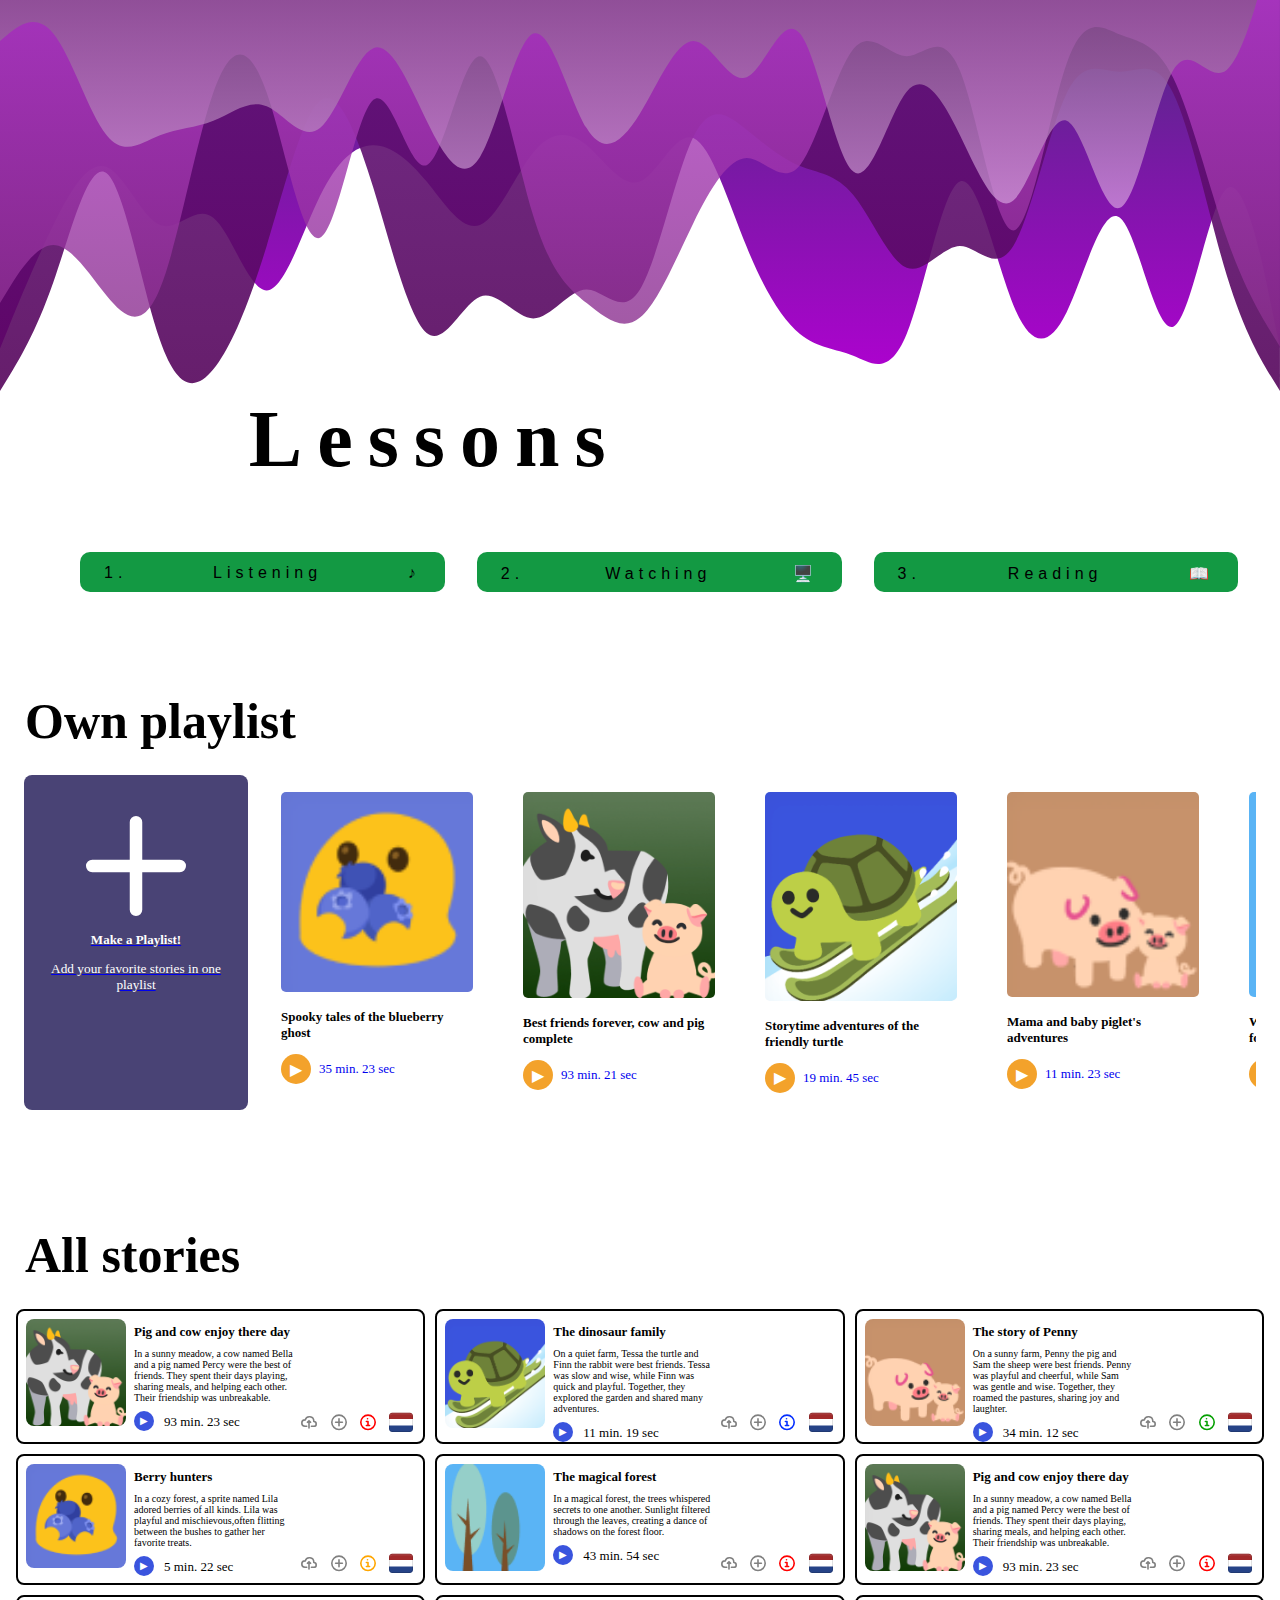
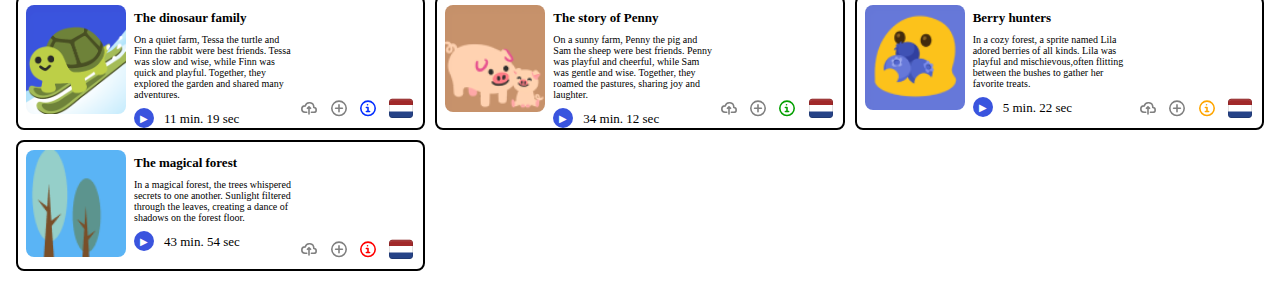
==== index.html @ 696ba8ac "optimalisation for accesability #1" ====
<!DOCTYPE html>
<html lang="en">

<head>
    <meta charset="UTF-8">
    <meta name="viewport" content="width=device-width, initial-scale=1.0">
    <title>lessons</title>
    <link rel="icon" href="../assets/mouse.png" type="image/png">
    <link rel="stylesheet" href="https://kitkatisvibing.github.io/look-and-feel-styleguide/tumimundo.css">
    <link rel="stylesheet" href="./css/lessons.css">
</head>

<body>
    <svg id="wave" style="transform:rotate(180deg); transition: 0.3s" viewBox="0 0 1440 490" version="1.1"
        xmlns="http://www.w3.org/2000/svg">
        <defs>
            <linearGradient id="sw-gradient-0" x1="0" x2="0" y1="1" y2="0">
                <stop stop-color="rgba(77.774, 44.483, 130.097, 1)" offset="0%"></stop>
                <stop stop-color="rgba(170.688, 2.969, 205.231, 1)" offset="100%"></stop>
            </linearGradient>
        </defs>
        <path style="transform:translate(0, 0px); opacity:1" fill="url(#sw-gradient-0)"
            d="M0,98L10,147C20,196,40,294,60,277.7C80,261,100,131,120,122.5C140,114,160,229,180,245C200,261,220,180,240,138.8C260,98,280,98,300,147C320,196,340,294,360,285.8C380,278,400,163,420,114.3C440,65,460,82,480,89.8C500,98,520,98,540,114.3C560,131,580,163,600,212.3C620,261,640,327,660,334.8C680,343,700,294,720,285.8C740,278,760,310,780,326.7C800,343,820,343,840,318.5C860,294,880,245,900,236.8C920,229,940,261,960,285.8C980,310,1000,327,1020,326.7C1040,327,1060,310,1080,269.5C1100,229,1120,163,1140,163.3C1160,163,1180,229,1200,245C1220,261,1240,229,1260,236.8C1280,245,1300,294,1320,302.2C1340,310,1360,278,1380,236.8C1400,196,1420,147,1430,122.5L1440,98L1440,490L1430,490C1420,490,1400,490,1380,490C1360,490,1340,490,1320,490C1300,490,1280,490,1260,490C1240,490,1220,490,1200,490C1180,490,1160,490,1140,490C1120,490,1100,490,1080,490C1060,490,1040,490,1020,490C1000,490,980,490,960,490C940,490,920,490,900,490C880,490,860,490,840,490C820,490,800,490,780,490C760,490,740,490,720,490C700,490,680,490,660,490C640,490,620,490,600,490C580,490,560,490,540,490C520,490,500,490,480,490C460,490,440,490,420,490C400,490,380,490,360,490C340,490,320,490,300,490C280,490,260,490,240,490C220,490,200,490,180,490C160,490,140,490,120,490C100,490,80,490,60,490C40,490,20,490,10,490L0,490Z">
        </path>
        <defs>
            <linearGradient id="sw-gradient-1" x1="0" x2="0" y1="1" y2="0">
                <stop stop-color="rgba(100.595, 20.953, 125.543, 1)" offset="0%"></stop>
                <stop stop-color="rgba(85.448, 5.45, 91.392, 1)" offset="100%"></stop>
            </linearGradient>
        </defs>
        <path style="transform:translate(0, 50px); opacity:0.9" fill="url(#sw-gradient-1)"
            d="M0,0L10,16.3C20,33,40,65,60,130.7C80,196,100,294,120,334.8C140,376,160,359,180,359.3C200,359,220,376,240,334.8C260,294,280,196,300,163.3C320,131,340,163,360,163.3C380,163,400,131,420,138.8C440,147,460,196,480,220.5C500,245,520,245,540,253.2C560,261,580,278,600,294C620,310,640,327,660,285.8C680,245,700,147,720,114.3C740,82,760,114,780,114.3C800,114,820,82,840,81.7C860,82,880,114,900,106.2C920,98,940,49,960,65.3C980,82,1000,163,1020,228.7C1040,294,1060,343,1080,326.7C1100,310,1120,229,1140,163.3C1160,98,1180,49,1200,24.5C1220,0,1240,0,1260,57.2C1280,114,1300,229,1320,245C1340,261,1360,180,1380,122.5C1400,65,1420,33,1430,16.3L1440,0L1440,490L1430,490C1420,490,1400,490,1380,490C1360,490,1340,490,1320,490C1300,490,1280,490,1260,490C1240,490,1220,490,1200,490C1180,490,1160,490,1140,490C1120,490,1100,490,1080,490C1060,490,1040,490,1020,490C1000,490,980,490,960,490C940,490,920,490,900,490C880,490,860,490,840,490C820,490,800,490,780,490C760,490,740,490,720,490C700,490,680,490,660,490C640,490,620,490,600,490C580,490,560,490,540,490C520,490,500,490,480,490C460,490,440,490,420,490C400,490,380,490,360,490C340,490,320,490,300,490C280,490,260,490,240,490C220,490,200,490,180,490C160,490,140,490,120,490C100,490,80,490,60,490C40,490,20,490,10,490L0,490Z">
        </path>
        <defs>
            <linearGradient id="sw-gradient-2" x1="0" x2="0" y1="1" y2="0">
                <stop stop-color="rgba(193.966, 61.887, 221.168, 1)" offset="0%"></stop>
                <stop stop-color="rgba(135.999, 48.383, 139.204, 1)" offset="100%"></stop>
            </linearGradient>
        </defs>
        <path style="transform:translate(0, 100px); opacity:0.8" fill="url(#sw-gradient-2)"
            d="M0,0L10,16.3C20,33,40,65,60,122.5C80,180,100,261,120,302.2C140,343,160,343,180,351.2C200,359,220,376,240,318.5C260,261,280,131,300,130.7C320,131,340,261,360,310.3C380,359,400,327,420,326.7C440,327,460,359,480,334.8C500,310,520,229,540,204.2C560,180,580,212,600,212.3C620,212,640,180,660,138.8C680,98,700,49,720,32.7C740,16,760,33,780,49C800,65,820,82,840,147C860,212,880,327,900,326.7C920,327,940,212,960,204.2C980,196,1000,294,1020,277.7C1040,261,1060,131,1080,122.5C1100,114,1120,229,1140,285.8C1160,343,1180,343,1200,285.8C1220,229,1240,114,1260,65.3C1280,16,1300,33,1320,57.2C1340,82,1360,114,1380,114.3C1400,114,1420,82,1430,65.3L1440,49L1440,490L1430,490C1420,490,1400,490,1380,490C1360,490,1340,490,1320,490C1300,490,1280,490,1260,490C1240,490,1220,490,1200,490C1180,490,1160,490,1140,490C1120,490,1100,490,1080,490C1060,490,1040,490,1020,490C1000,490,980,490,960,490C940,490,920,490,900,490C880,490,860,490,840,490C820,490,800,490,780,490C760,490,740,490,720,490C700,490,680,490,660,490C640,490,620,490,600,490C580,490,560,490,540,490C520,490,500,490,480,490C460,490,440,490,420,490C400,490,380,490,360,490C340,490,320,490,300,490C280,490,260,490,240,490C220,490,200,490,180,490C160,490,140,490,120,490C100,490,80,490,60,490C40,490,20,490,10,490L0,490Z">
        </path>
        <defs>
            <linearGradient id="sw-gradient-3" x1="0" x2="0" y1="1" y2="0">
                <stop stop-color="rgba(84.561, 45.622, 81.978, 1)" offset="0%"></stop>
                <stop stop-color="rgba(214.218, 159.975, 223.445, 1)" offset="100%"></stop>
            </linearGradient>
        </defs>
        <path style="transform:translate(0, 150px); opacity:0.7" fill="url(#sw-gradient-3)"
            d="M0,441L10,400.2C20,359,40,278,60,261.3C80,245,100,294,120,261.3C140,229,160,114,180,106.2C200,98,220,196,240,204.2C260,212,280,131,300,114.3C320,98,340,147,360,187.8C380,229,400,261,420,236.8C440,212,460,131,480,147C500,163,520,278,540,302.2C560,327,580,261,600,253.2C620,245,640,294,660,294C680,294,700,245,720,212.3C740,180,760,163,780,196C800,229,820,310,840,302.2C860,294,880,196,900,163.3C920,131,940,163,960,204.2C980,245,1000,294,1020,285.8C1040,278,1060,212,1080,196C1100,180,1120,212,1140,220.5C1160,229,1180,212,1200,204.2C1220,196,1240,196,1260,187.8C1280,180,1300,163,1320,187.8C1340,212,1360,278,1380,302.2C1400,327,1420,310,1430,302.2L1440,294L1440,490L1430,490C1420,490,1400,490,1380,490C1360,490,1340,490,1320,490C1300,490,1280,490,1260,490C1240,490,1220,490,1200,490C1180,490,1160,490,1140,490C1120,490,1100,490,1080,490C1060,490,1040,490,1020,490C1000,490,980,490,960,490C940,490,920,490,900,490C880,490,860,490,840,490C820,490,800,490,780,490C760,490,740,490,720,490C700,490,680,490,660,490C640,490,620,490,600,490C580,490,560,490,540,490C520,490,500,490,480,490C460,490,440,490,420,490C400,490,380,490,360,490C340,490,320,490,300,490C280,490,260,490,240,490C220,490,200,490,180,490C160,490,140,490,120,490C100,490,80,490,60,490C40,490,20,490,10,490L0,490Z">
        </path>
    </svg>

    <!-- Header met titel en buttons -->

    <header>
        <h1 class="page-title">Lessons</h1>
        <div class="header-buttons">
            <button type="button" class="header-button" aria-label="Start listening straight away">1. Listening
                ♪</button>
            <button type="button" class="header-button" aria-label="Start watching straight away">2. Watching
                🖥️</button>
            <button type="button" class="header-button" aria-label="Start reading straight away">3. Reading 📖</button>
        </div>
    </header>

    <!-- De playlist cards en de card met add new playlist -->

    <main>
        <h2 class="title-playlist-article">Own playlist</h2>
        <article class="playlist-section">
            <h2 hidden>Playlist cards</h2>

            <!-- Card voor het maken van een nieuwe playlist -->

            <section class="make-playlist-button-card">
                <svg class="w-6 h-6 text-gray-800 dark:text-white" aria-hidden="true" xmlns="http://www.w3.org/2000/svg"
                    width="150" height="150" fill="none" viewBox="0 0 24 24">
                    <path stroke="currentColor" stroke-linecap="round" stroke-linejoin="round" stroke-width="2"
                        d="M5 12h14m-7 7V5">
                    </path>
                </svg>
                <a href="#" role="button" aria-label="Make a new playlist">
                    <h3 class="make-playlist-card-header">Make a Playlist!</h3>
                    <p class="make-playlist-card-paragraph">Add your favorite stories in one playlist</p>
                </a>
            </section>

            <!-- Spooky tales of the blueberry ghost -->

            <section class="playlist-card-section">
                <figure class="card-image-figure">
                    <img class="playlist-image-cover" src="./assets/coverart-4.png"
                        alt="Cover art of a ghost eating blueberries in a spooky setting">
                </figure>
                <h3 class="title-playlist-card-section">Spooky tales of the blueberry ghost</h3>
                <a href="#" class="playlist-play-button" role="button"
                    aria-label="Start the playlist Spooky tales of the blueberry ghost">
                    <span class="play-icon">▶</span>
                    <span class="play-time">35 min. 23 sec</span>
                </a>
            </section>

            <!-- Best friends forever, cow and pig complete -->

            <section class="playlist-card-section">
                <figure class="card-image-figure">
                    <img class="playlist-image-cover" src="./assets/coverart-1.png"
                        alt="Cover art of a cow and a pig, best friends forever">
                </figure>
                <h3 class="title-playlist-card-section">Best friends forever, cow and pig complete</h3>
                <a href="#" class="playlist-play-button" role="button"
                    aria-label="Start the playlist Best friends forever, cow and pig complete">
                    <span class="play-icon">▶</span>
                    <span class="play-time">93 min. 21 sec</span>
                </a>
            </section>

            <!-- Storytime adventures of the friendly turtle -->

            <section class="playlist-card-section">
                <figure class="card-image-figure">
                    <img class="playlist-image-cover" src="./assets/coverart-2.png"
                        alt="Cover art of a turtle skiing in the snow">
                </figure>
                <h3 class="title-playlist-card-section">Storytime adventures of the friendly turtle</h3>
                <a href="#" class="playlist-play-button" role="button"
                    aria-label="Start the playlist Storytime adventures of the friendly turtle">
                    <span class="play-icon">▶</span>
                    <span class="play-time">19 min. 45 sec</span>
                </a>
            </section>

            <!-- Mama and baby piglet's adventures -->

            <section class="playlist-card-section">
                <figure class="card-image-figure">
                    <img class="playlist-image-cover" src="./assets/coverart-3.png"
                        alt="Cover art of a mother and baby pig on an adventure">
                </figure>
                <h3 class="title-playlist-card-section">Mama and baby piglet's adventures</h3>
                <a href="#" class="playlist-play-button" role="button"
                    aria-label="Start the playlist Mama and baby piglet's adventures">
                    <span class="play-icon">▶</span>
                    <span class="play-time">11 min. 23 sec</span>
                </a>
            </section>

            <!-- Whispers in the haunted forest -->

            <section class="playlist-card-section">
                <figure class="card-image-figure">
                    <img class="playlist-image-cover" src="./assets/coverart-5.png"
                        alt="Cover art of a haunted forest with misty trees">
                </figure>
                <h3 class="title-playlist-card-section">Whispers in the dark haunted forest</h3>
                <a href="#" class="playlist-play-button" role="button"
                    aria-label="Start the playlist Whispers in the haunted forest">
                    <span class="play-icon">▶</span>
                    <span class="play-time">65 min. 02 sec</span>
                </a>
            </section>

            <!-- Penguins adventuring in the Arctic -->

            <section class="playlist-card-section">
                <figure class="card-image-figure">
                    <img class="playlist-image-cover" src="./assets/coverart-6.png"
                        alt="Cover art of penguins adventuring in the Arctic ice">
                </figure>
                <h3 class="title-playlist-card-section">Penguins adventuring in the Arctic</h3>
                <a href="#" class="playlist-play-button" role="button"
                    aria-label="Start the playlist Penguins adventuring in the Arctic">
                    <span class="play-icon">▶</span>
                    <span class="play-time">67 min. 30 sec</span>
                </a>
            </section>

            <!-- Best friends forever, cow and pig complete -->

            <section class="playlist-card-section">
                <figure class="card-image-figure">
                    <img class="playlist-image-cover" src="./assets/coverart-1.png"
                        alt="Cover art of a cow and a pig, best friends forever">
                </figure>
                <h3 class="title-playlist-card-section">Best friends forever, cow and pig complete</h3>
                <a href="#" class="playlist-play-button" role="button"
                    aria-label="Start the playlist Best friends forever, cow and pig complete">
                    <span class="play-icon">▶</span>
                    <span class="play-time">93 min. 21 sec</span>
                </a>
            </section>

            <!-- Storytime adventures of the friendly turtle -->

            <section class="playlist-card-section">
                <figure class="card-image-figure">
                    <img class="playlist-image-cover" src="./assets/coverart-2.png"
                        alt="Cover art of a turtle skiing in the snow">
                </figure>
                <h3 class="title-playlist-card-section">Storytime adventures of the friendly turtle</h3>
                <a href="#" class="playlist-play-button" role="button"
                    aria-label="Start the playlist Storytime adventures of the friendly turtle">
                    <span class="play-icon">▶</span>
                    <span class="play-time">19 min. 45 sec</span>
                </a>
            </section>

            <!-- Mama and baby piglet's adventures -->

            <section class="playlist-card-section">
                <figure class="card-image-figure">
                    <img class="playlist-image-cover" src="./assets/coverart-3.png"
                        alt="Cover art of a mother and baby pig on an adventure">
                </figure>
                <h3 class="title-playlist-card-section">Mama and baby piglet's adventures</h3>
                <a href="#" class="playlist-play-button" role="button"
                    aria-label="Start the playlist Mama and baby piglet's adventures">
                    <span class="play-icon">▶</span>
                    <span class="play-time">11 min. 23 sec</span>
                </a>
            </section>
        </article>


        <!-- Popover sectie voor uitleg kleuren -->

        <section popover class="color-definition" id="popover-colors">
            <h3>What do the colors mean?</h3>
            <ul>
                <li class="popover-item-1">Passion and energy / a powerful, energetic voice (Female)</li>
                <li class="popover-item-2">Creativity and friendliness / a cheerful, inviting voice (Male)</li>
                <li class="popover-item-3">Harmony and stability / a calm, balanced voice (Female)</li>
                <li class="popover-item-4">Reliability and serenity / a thoughtful, reliable voice (Male)</li>
            </ul>
        </section>


        <!-- All stories cards overzicht -->

        <h2 class="title-playlist-article">All stories</h2>

        <!-- story card 1 -->

        <div class="all-stories-parent-container">
            <section class="card-content">

                <!-- afbeelding -->

                <figure class="card-left">
                    <img src="./assets/coverart-1.png" alt="pig and cow enjoy there day cover art" class="card-image">
                </figure>

                <!-- main content -->

                <div class="card-details">
                    <h3 class="card-title-3">Pig and cow enjoy there day</h3>
                    <p class="card-description">
                        In a sunny meadow, a cow named Bella and a pig named Percy were the best of friends. They spent
                        their days playing, sharing meals, and helping each other. Their friendship was unbreakable.
                    </p>
                    <div class="play-button">
                        <a class="play" href="#" aria-label="Play the story: Pig and Cow Enjoy Their Day">
                            <span class="play-icon-all-stories" aria-hidden="true">▶</span>
                        </a>
                        <span class="time-stamp">
                            <span class="play-time">93 min. 23 sec</span>
                        </span>
                    </div>
                </div>

                <!-- de footer -->

                <div class="card-footer">
                    <div class="card-actions">
                        <button class="download-button"
                            aria-label="Download the audio from pig and cow enjoy there day">
                            <svg class="w-6 h-6 text-gray-800 dark:text-white" aria-hidden="true"
                                xmlns="http://www.w3.org/2000/svg" width="24" height="24" fill="none"
                                viewBox="0 0 24 24">
                                <path stroke="currentColor" stroke-linecap="round" stroke-linejoin="round"
                                    stroke-width="2"
                                    d="M15 17h3a3 3 0 0 0 0-6h-.025a5.56 5.56 0 0 0 .025-.5A5.5 5.5 0 0 0 7.207 9.021C7.137 9.017 7.071 9 7 9a4 4 0 1 0 0 8h2.167M12 19v-9m0 0-2 2m2-2 2 2" />
                            </svg>
                        </button>
                        <button class="more-options-button" aria-label="More options">
                            <svg class="w-6 h-6 text-gray-800 dark:text-white" aria-hidden="true"
                                xmlns="http://www.w3.org/2000/svg" width="24" height="24" fill="none"
                                viewBox="0 0 24 24">
                                <path stroke="currentColor" stroke-linecap="round" stroke-linejoin="round"
                                    stroke-width="2"
                                    d="M12 7.757v8.486M7.757 12h8.486M21 12a9 9 0 1 1-18 0 9 9 0 0 1 18 0Z" />
                            </svg>
                        </button>
                        <button aria-label="more information about the voice of the speaker" popovertarget="popover-colors" class="color-code-1">
                            <svg class="w-6 h-6 text-gray-800 dark:text-white" aria-hidden="true"
                                xmlns="http://www.w3.org/2000/svg" width="24" height="24" fill="none"
                                viewBox="0 0 24 24">
                                <path stroke="currentColor" stroke-linecap="round" stroke-linejoin="round"
                                    stroke-width="2"
                                    d="M10 11h2v5m-2 0h4m-2.592-8.5h.01M21 12a9 9 0 1 1-18 0 9 9 0 0 1 18 0Z" />
                            </svg>
                        </button>
                        <button class="flag-icon" aria-label="language of the story" name="the language of the story">
                            <svg xmlns="http://www.w3.org/2000/svg" width="32" height="32" viewBox="0 0 32 32">
                                <path fill="#fff" d="M1 11H31V21H1z"></path>
                                <path d="M5,4H27c2.208,0,4,1.792,4,4v4H1v-4c0-2.208,1.792-4,4-4Z" fill="#a1292a"></path>
                                <path d="M5,20H27c2.208,0,4,1.792,4,4v4H1v-4c0-2.208,1.792-4,4-4Z"
                                    transform="rotate(180 16 24)" fill="#264387"></path>
                                <path
                                    d="M27,4H5c-2.209,0-4,1.791-4,4V24c0,2.209,1.791,4,4,4H27c2.209,0,4-1.791,4-4V8c0-2.209-1.791-4-4-4Zm3,20c0,1.654-1.346,3-3,3H5c-1.654,0-3-1.346-3-3V8c0-1.654,1.346-3,3-3H27c1.654,0,3,1.346,3,3V24Z"
                                    opacity=".15"></path>
                                <path
                                    d="M27,5H5c-1.657,0-3,1.343-3,3v1c0-1.657,1.343-3,3-3H27c1.657,0,3,1.343,3,3v-1c0-1.657-1.343-3-3-3Z"
                                    fill="#fff" opacity=".2"></path>
                            </svg>
                        </button>
                    </div>
                </div>
            </section>

            <!-- story card 2 -->

            <section class="card-content">

                <!-- afbeelding -->

                <figure class="card-left">
                    <img src="./assets/coverart-2.png" alt="The dinosaur family cover art" class="card-image">
                </figure>

                <!-- main content -->

                <div class="card-details">
                    <h3 class="card-title-3">The dinosaur family</h3>
                    <p class="card-description">
                        On a quiet farm, Tessa the turtle and Finn the rabbit were best friends. Tessa was slow and
                        wise, while Finn was quick and playful. Together, they explored the garden and shared many
                        adventures.
                    </p>
                    <div class="play-button">
                        <a class="play" href="#" aria-label="Play the story: The dinosaur family">
                            <span class="play-icon-all-stories" aria-hidden="true">▶</span>
                        </a>
                        <span class="time-stamp">
                            <span class="play-time">11 min. 19 sec</span>
                        </span>
                    </div>

                </div>

                <!-- de footer -->

                <div class="card-footer">
                    <div class="card-actions">
                        <button class="download-button" aria-label="Download the audio from the dinosaur family">
                            <svg class="w-6 h-6 text-gray-800 dark:text-white" aria-hidden="true"
                                xmlns="http://www.w3.org/2000/svg" width="24" height="24" fill="none"
                                viewBox="0 0 24 24">
                                <path stroke="currentColor" stroke-linecap="round" stroke-linejoin="round"
                                    stroke-width="2"
                                    d="M15 17h3a3 3 0 0 0 0-6h-.025a5.56 5.56 0 0 0 .025-.5A5.5 5.5 0 0 0 7.207 9.021C7.137 9.017 7.071 9 7 9a4 4 0 1 0 0 8h2.167M12 19v-9m0 0-2 2m2-2 2 2" />
                            </svg>
                        </button>
                        <button class="more-options-button" aria-label="More options">
                            <svg class="w-6 h-6 text-gray-800 dark:text-white" aria-hidden="true"
                                xmlns="http://www.w3.org/2000/svg" width="24" height="24" fill="none"
                                viewBox="0 0 24 24">
                                <path stroke="currentColor" stroke-linecap="round" stroke-linejoin="round"
                                    stroke-width="2"
                                    d="M12 7.757v8.486M7.757 12h8.486M21 12a9 9 0 1 1-18 0 9 9 0 0 1 18 0Z" />
                            </svg>
                        </button>
                        <button class="color-code-2" aria-label="more information about the voice of the speaker"><svg
                                class="w-6 h-6 text-gray-800 dark:text-white" aria-hidden="true"
                                xmlns="http://www.w3.org/2000/svg" width="24" height="24" fill="none"
                                viewBox="0 0 24 24">
                                <path stroke="currentColor" stroke-linecap="round" stroke-linejoin="round"
                                    stroke-width="2"
                                    d="M10 11h2v5m-2 0h4m-2.592-8.5h.01M21 12a9 9 0 1 1-18 0 9 9 0 0 1 18 0Z" />
                            </svg>
                        </button>
                        <button class="flag-icon" aria-label="language of the story" name="the language of the story">
                            <svg xmlns="http://www.w3.org/2000/svg" width="32" height="32" viewBox="0 0 32 32">
                                <path fill="#fff" d="M1 11H31V21H1z"></path>
                                <path d="M5,4H27c2.208,0,4,1.792,4,4v4H1v-4c0-2.208,1.792-4,4-4Z" fill="#a1292a"></path>
                                <path d="M5,20H27c2.208,0,4,1.792,4,4v4H1v-4c0-2.208,1.792-4,4-4Z"
                                    transform="rotate(180 16 24)" fill="#264387"></path>
                                <path
                                    d="M27,4H5c-2.209,0-4,1.791-4,4V24c0,2.209,1.791,4,4,4H27c2.209,0,4-1.791,4-4V8c0-2.209-1.791-4-4-4Zm3,20c0,1.654-1.346,3-3,3H5c-1.654,0-3-1.346-3-3V8c0-1.654,1.346-3,3-3H27c1.654,0,3,1.346,3,3V24Z"
                                    opacity=".15"></path>
                                <path
                                    d="M27,5H5c-1.657,0-3,1.343-3,3v1c0-1.657,1.343-3,3-3H27c1.657,0,3,1.343,3,3v-1c0-1.657-1.343-3-3-3Z"
                                    fill="#fff" opacity=".2"></path>
                            </svg>
                        </button>
                    </div>
                </div>
            </section>

            <!-- story card 3 -->

            <section class="card-content">

                <!-- afbeelding -->

                <figure class="card-left">
                    <img src="./assets/coverart-3.png" alt="The story of Penny cover art" class="card-image">
                </figure>

                <!-- main content -->

                <div class="card-details">
                    <h3 class="card-title-3">The story of Penny</h3>
                    <p class="card-description">
                        On a sunny farm, Penny the pig and Sam the sheep were best friends. Penny was playful and
                        cheerful, while Sam was gentle and wise. Together, they roamed the pastures, sharing joy and
                        laughter.
                    </p>
                    <div class="play-button">
                        <a class="play" href="#" aria-label="Play the story: The story of Penny">
                            <span class="play-icon-all-stories" aria-hidden="true">▶</span>
                        </a>
                        <span class="time-stamp">
                            <span class="play-time">34 min. 12 sec</span>
                        </span>
                    </div>

                </div>

                <!-- de footer -->

                <div class="card-footer">
                    <div class="card-actions">
                        <button class="download-button" aria-label="Download the audio from the story of penny">
                            <svg class="w-6 h-6 text-gray-800 dark:text-white" aria-hidden="true"
                                xmlns="http://www.w3.org/2000/svg" width="24" height="24" fill="none"
                                viewBox="0 0 24 24">
                                <path stroke="currentColor" stroke-linecap="round" stroke-linejoin="round"
                                    stroke-width="2"
                                    d="M15 17h3a3 3 0 0 0 0-6h-.025a5.56 5.56 0 0 0 .025-.5A5.5 5.5 0 0 0 7.207 9.021C7.137 9.017 7.071 9 7 9a4 4 0 1 0 0 8h2.167M12 19v-9m0 0-2 2m2-2 2 2" />
                            </svg>

                        </button>
                        <button class="more-options-button" aria-label="More options">
                            <svg class="w-6 h-6 text-gray-800 dark:text-white" aria-hidden="true"
                                xmlns="http://www.w3.org/2000/svg" width="24" height="24" fill="none"
                                viewBox="0 0 24 24">
                                <path stroke="currentColor" stroke-linecap="round" stroke-linejoin="round"
                                    stroke-width="2"
                                    d="M12 7.757v8.486M7.757 12h8.486M21 12a9 9 0 1 1-18 0 9 9 0 0 1 18 0Z" />
                            </svg>


                        </button>
                        <button class="color-code-3" aria-label="more information about the voice of the speaker">
                            <svg class="w-6 h-6 text-gray-800 dark:text-white" aria-hidden="true"
                                xmlns="http://www.w3.org/2000/svg" width="24" height="24" fill="none"
                                viewBox="0 0 24 24">
                                <path stroke="currentColor" stroke-linecap="round" stroke-linejoin="round"
                                    stroke-width="2"
                                    d="M10 11h2v5m-2 0h4m-2.592-8.5h.01M21 12a9 9 0 1 1-18 0 9 9 0 0 1 18 0Z" />
                            </svg>

                        </button>
                        <button class="flag-icon" aria-label="language of the story" name="the language of the story">
                            <svg xmlns="http://www.w3.org/2000/svg" width="32" height="32" viewBox="0 0 32 32">
                                <path fill="#fff" d="M1 11H31V21H1z"></path>
                                <path d="M5,4H27c2.208,0,4,1.792,4,4v4H1v-4c0-2.208,1.792-4,4-4Z" fill="#a1292a"></path>
                                <path d="M5,20H27c2.208,0,4,1.792,4,4v4H1v-4c0-2.208,1.792-4,4-4Z"
                                    transform="rotate(180 16 24)" fill="#264387"></path>
                                <path
                                    d="M27,4H5c-2.209,0-4,1.791-4,4V24c0,2.209,1.791,4,4,4H27c2.209,0,4-1.791,4-4V8c0-2.209-1.791-4-4-4Zm3,20c0,1.654-1.346,3-3,3H5c-1.654,0-3-1.346-3-3V8c0-1.654,1.346-3,3-3H27c1.654,0,3,1.346,3,3V24Z"
                                    opacity=".15"></path>
                                <path
                                    d="M27,5H5c-1.657,0-3,1.343-3,3v1c0-1.657,1.343-3,3-3H27c1.657,0,3,1.343,3,3v-1c0-1.657-1.343-3-3-3Z"
                                    fill="#fff" opacity=".2"></path>
                            </svg>
                        </button>
                    </div>
                </div>
            </section>

            <!-- story card 4 -->

            <section class="card-content">

                <!-- afbeelding -->

                <figure class="card-left">
                    <img src="./assets/coverart-4.png" alt="Berry hunters cover art" class="card-image">
                </figure>

                <!-- main content -->

                <div class="card-details">
                    <h3 class="card-title-3">Berry hunters</h3>
                    <p class="card-description">
                        In a cozy forest, a sprite named Lila adored berries of all kinds. Lila was playful and
                        mischievous,often flitting between the bushes to gather her favorite treats.
                    </p>
                    <div class="play-button">
                        <a class="play" href="#" aria-label="Play the story: Berry hunters">
                            <span class="play-icon-all-stories" aria-hidden="true">▶</span>
                        </a>
                        <span class="time-stamp">
                            <span class="play-time">5 min. 22 sec</span>
                        </span>
                    </div>

                </div>

                <!-- de footer -->

                <div class="card-footer">
                    <div class="card-actions">
                        <button class="download-button" aria-label="Download the audio from berry hunters">
                            <svg class="w-6 h-6 text-gray-800 dark:text-white" aria-hidden="true"
                                xmlns="http://www.w3.org/2000/svg" width="24" height="24" fill="none"
                                viewBox="0 0 24 24">
                                <path stroke="currentColor" stroke-linecap="round" stroke-linejoin="round"
                                    stroke-width="2"
                                    d="M15 17h3a3 3 0 0 0 0-6h-.025a5.56 5.56 0 0 0 .025-.5A5.5 5.5 0 0 0 7.207 9.021C7.137 9.017 7.071 9 7 9a4 4 0 1 0 0 8h2.167M12 19v-9m0 0-2 2m2-2 2 2" />
                            </svg>
                        </button>
                        <button class="more-options-button" aria-label="More options">
                            <svg class="w-6 h-6 text-gray-800 dark:text-white" aria-hidden="true"
                                xmlns="http://www.w3.org/2000/svg" width="24" height="24" fill="none"
                                viewBox="0 0 24 24">
                                <path stroke="currentColor" stroke-linecap="round" stroke-linejoin="round"
                                    stroke-width="2"
                                    d="M12 7.757v8.486M7.757 12h8.486M21 12a9 9 0 1 1-18 0 9 9 0 0 1 18 0Z" />
                            </svg>
                        </button>
                        <button class="color-code-4" aria-label="more information about the voice of the speaker">
                            <svg class="w-6 h-6 text-gray-800 dark:text-white" aria-hidden="true"
                                xmlns="http://www.w3.org/2000/svg" width="24" height="24" fill="none"
                                viewBox="0 0 24 24">
                                <path stroke="currentColor" stroke-linecap="round" stroke-linejoin="round"
                                    stroke-width="2"
                                    d="M10 11h2v5m-2 0h4m-2.592-8.5h.01M21 12a9 9 0 1 1-18 0 9 9 0 0 1 18 0Z" />
                            </svg>
                        </button>
                        <button class="flag-icon" aria-label="language of the story" name="the language of the story">
                            <svg xmlns="http://www.w3.org/2000/svg" width="32" height="32" viewBox="0 0 32 32">
                                <path fill="#fff" d="M1 11H31V21H1z"></path>
                                <path d="M5,4H27c2.208,0,4,1.792,4,4v4H1v-4c0-2.208,1.792-4,4-4Z" fill="#a1292a"></path>
                                <path d="M5,20H27c2.208,0,4,1.792,4,4v4H1v-4c0-2.208,1.792-4,4-4Z"
                                    transform="rotate(180 16 24)" fill="#264387"></path>
                                <path
                                    d="M27,4H5c-2.209,0-4,1.791-4,4V24c0,2.209,1.791,4,4,4H27c2.209,0,4-1.791,4-4V8c0-2.209-1.791-4-4-4Zm3,20c0,1.654-1.346,3-3,3H5c-1.654,0-3-1.346-3-3V8c0-1.654,1.346-3,3-3H27c1.654,0,3,1.346,3,3V24Z"
                                    opacity=".15"></path>
                                <path
                                    d="M27,5H5c-1.657,0-3,1.343-3,3v1c0-1.657,1.343-3,3-3H27c1.657,0,3,1.343,3,3v-1c0-1.657-1.343-3-3-3Z"
                                    fill="#fff" opacity=".2"></path>
                            </svg>
                        </button>
                    </div>
                </div>
            </section>

            <!-- story card 5 -->

            <section class="card-content">

                <!-- afbeelding -->

                <figure class="card-left">
                    <img src="./assets/coverart-5.png" alt="The magical forest cover art" class="card-image">
                </figure>

                <!-- main content -->

                <div class="card-details">
                    <h3 class="card-title-3">The magical forest</h3>
                    <p class="card-description">
                        In a magical forest, the trees whispered secrets to one another. Sunlight filtered through the
                        leaves, creating a dance of shadows on the forest floor.
                    </p>
                    <div class="play-button">
                        <a class="play" href="#" aria-label="Play the story: The magical forest">
                            <span class="play-icon-all-stories" aria-hidden="true">▶</span>
                        </a>
                        <span class="time-stamp">
                            <span class="play-time">43 min. 54 sec</span>
                        </span>
                    </div>

                </div>

                <!-- de footer -->

                <div class="card-footer">
                    <div class="card-actions">
                        <button class="download-button" aria-label="Download the audio from the magical forest">
                            <svg class="w-6 h-6 text-gray-800 dark:text-white" aria-hidden="true"
                                xmlns="http://www.w3.org/2000/svg" width="24" height="24" fill="none"
                                viewBox="0 0 24 24">
                                <path stroke="currentColor" stroke-linecap="round" stroke-linejoin="round"
                                    stroke-width="2"
                                    d="M15 17h3a3 3 0 0 0 0-6h-.025a5.56 5.56 0 0 0 .025-.5A5.5 5.5 0 0 0 7.207 9.021C7.137 9.017 7.071 9 7 9a4 4 0 1 0 0 8h2.167M12 19v-9m0 0-2 2m2-2 2 2" />
                            </svg>
                        </button>
                        <button class="more-options-button" aria-label="More options">
                            <svg class="w-6 h-6 text-gray-800 dark:text-white" aria-hidden="true"
                                xmlns="http://www.w3.org/2000/svg" width="24" height="24" fill="none"
                                viewBox="0 0 24 24">
                                <path stroke="currentColor" stroke-linecap="round" stroke-linejoin="round"
                                    stroke-width="2"
                                    d="M12 7.757v8.486M7.757 12h8.486M21 12a9 9 0 1 1-18 0 9 9 0 0 1 18 0Z" />
                            </svg>
                        </button>
                        <button class="color-code-1" aria-label="more information about the voice of the speaker">
                            <svg class="w-6 h-6 text-gray-800 dark:text-white" aria-hidden="true"
                                xmlns="http://www.w3.org/2000/svg" width="24" height="24" fill="none"
                                viewBox="0 0 24 24">
                                <path stroke="currentColor" stroke-linecap="round" stroke-linejoin="round"
                                    stroke-width="2"
                                    d="M10 11h2v5m-2 0h4m-2.592-8.5h.01M21 12a9 9 0 1 1-18 0 9 9 0 0 1 18 0Z" />
                            </svg>
                        </button>
                        <button class="flag-icon" aria-label="language of the story" name="the language of the story">
                            <svg xmlns="http://www.w3.org/2000/svg" width="32" height="32" viewBox="0 0 32 32">
                                <path fill="#fff" d="M1 11H31V21H1z"></path>
                                <path d="M5,4H27c2.208,0,4,1.792,4,4v4H1v-4c0-2.208,1.792-4,4-4Z" fill="#a1292a"></path>
                                <path d="M5,20H27c2.208,0,4,1.792,4,4v4H1v-4c0-2.208,1.792-4,4-4Z"
                                    transform="rotate(180 16 24)" fill="#264387"></path>
                                <path
                                    d="M27,4H5c-2.209,0-4,1.791-4,4V24c0,2.209,1.791,4,4,4H27c2.209,0,4-1.791,4-4V8c0-2.209-1.791-4-4-4Zm3,20c0,1.654-1.346,3-3,3H5c-1.654,0-3-1.346-3-3V8c0-1.654,1.346-3,3-3H27c1.654,0,3,1.346,3,3V24Z"
                                    opacity=".15"></path>
                                <path
                                    d="M27,5H5c-1.657,0-3,1.343-3,3v1c0-1.657,1.343-3,3-3H27c1.657,0,3,1.343,3,3v-1c0-1.657-1.343-3-3-3Z"
                                    fill="#fff" opacity=".2"></path>
                            </svg>
                        </button>
                    </div>
                </div>
            </section>

            <!-- story card 6 -->

            <section class="card-content">

                <!-- afbeelding -->

                <figure class="card-left">
                    <img src="./assets/coverart-1.png" alt="pig and cow enjoy there day cover art" class="card-image">
                </figure>

                <!-- main content -->

                <div class="card-details">
                    <h3 class="card-title-3">Pig and cow enjoy there day</h3>
                    <p class="card-description">
                        In a sunny meadow, a cow named Bella and a pig named Percy were the best of friends. They spent
                        their days playing, sharing meals, and helping each other. Their friendship was unbreakable.
                    </p>
                    <div class="play-button">
                        <a class="play" href="#" aria-label="Play the story: Pig and Cow Enjoy Their Day">
                            <span class="play-icon-all-stories" aria-hidden="true">▶</span>
                        </a>
                        <span class="time-stamp">
                            <span class="play-time">93 min. 23 sec</span>
                        </span>
                    </div>

                </div>

                <!-- de footer -->

                <div class="card-footer">
                    <div class="card-actions">
                        <button class="download-button"
                            aria-label="Download the audio from pig and cow enjoy there day">
                            <svg class="w-6 h-6 text-gray-800 dark:text-white" aria-hidden="true"
                                xmlns="http://www.w3.org/2000/svg" width="24" height="24" fill="none"
                                viewBox="0 0 24 24">
                                <path stroke="currentColor" stroke-linecap="round" stroke-linejoin="round"
                                    stroke-width="2"
                                    d="M15 17h3a3 3 0 0 0 0-6h-.025a5.56 5.56 0 0 0 .025-.5A5.5 5.5 0 0 0 7.207 9.021C7.137 9.017 7.071 9 7 9a4 4 0 1 0 0 8h2.167M12 19v-9m0 0-2 2m2-2 2 2" />
                            </svg>
                        </button>
                        <button class="more-options-button" aria-label="More options">
                            <svg class="w-6 h-6 text-gray-800 dark:text-white" aria-hidden="true"
                                xmlns="http://www.w3.org/2000/svg" width="24" height="24" fill="none"
                                viewBox="0 0 24 24">
                                <path stroke="currentColor" stroke-linecap="round" stroke-linejoin="round"
                                    stroke-width="2"
                                    d="M12 7.757v8.486M7.757 12h8.486M21 12a9 9 0 1 1-18 0 9 9 0 0 1 18 0Z" />
                            </svg>
                        </button>
                        <button aria-label="more information about the voice of the speaker" class="color-code-1">
                            <svg class="w-6 h-6 text-gray-800 dark:text-white" aria-hidden="true"
                                xmlns="http://www.w3.org/2000/svg" width="24" height="24" fill="none"
                                viewBox="0 0 24 24">
                                <path stroke="currentColor" stroke-linecap="round" stroke-linejoin="round"
                                    stroke-width="2"
                                    d="M10 11h2v5m-2 0h4m-2.592-8.5h.01M21 12a9 9 0 1 1-18 0 9 9 0 0 1 18 0Z" />
                            </svg>
                        </button>
                        <button class="flag-icon" aria-label="language of the story" name="the language of the story">
                            <svg xmlns="http://www.w3.org/2000/svg" width="32" height="32" viewBox="0 0 32 32">
                                <path fill="#fff" d="M1 11H31V21H1z"></path>
                                <path d="M5,4H27c2.208,0,4,1.792,4,4v4H1v-4c0-2.208,1.792-4,4-4Z" fill="#a1292a"></path>
                                <path d="M5,20H27c2.208,0,4,1.792,4,4v4H1v-4c0-2.208,1.792-4,4-4Z"
                                    transform="rotate(180 16 24)" fill="#264387"></path>
                                <path
                                    d="M27,4H5c-2.209,0-4,1.791-4,4V24c0,2.209,1.791,4,4,4H27c2.209,0,4-1.791,4-4V8c0-2.209-1.791-4-4-4Zm3,20c0,1.654-1.346,3-3,3H5c-1.654,0-3-1.346-3-3V8c0-1.654,1.346-3,3-3H27c1.654,0,3,1.346,3,3V24Z"
                                    opacity=".15"></path>
                                <path
                                    d="M27,5H5c-1.657,0-3,1.343-3,3v1c0-1.657,1.343-3,3-3H27c1.657,0,3,1.343,3,3v-1c0-1.657-1.343-3-3-3Z"
                                    fill="#fff" opacity=".2"></path>
                            </svg>
                        </button>
                    </div>
                </div>
            </section>

            <!-- story card 7 -->

            <section class="card-content">

                <!-- afbeelding -->

                <figure class="card-left">
                    <img src="./assets/coverart-2.png" alt="The dinosaur family cover art" class="card-image">
                </figure>

                <!-- main content -->

                <div class="card-details">
                    <h3 class="card-title-3">The dinosaur family</h3>
                    <p class="card-description">
                        On a quiet farm, Tessa the turtle and Finn the rabbit were best friends. Tessa was slow and
                        wise, while Finn was quick and playful. Together, they explored the garden and shared many
                        adventures.
                    </p>
                    <div class="play-button">
                        <a class="play" href="#" aria-label="Play the story: The dinosaur family">
                            <span class="play-icon-all-stories" aria-hidden="true">▶</span>
                        </a>
                        <span class="time-stamp">
                            <span class="play-time">11 min. 19 sec</span>
                        </span>
                    </div>

                </div>

                <!-- de footer -->

                <div class="card-footer">
                    <div class="card-actions">
                        <button class="download-button" aria-label="Download the audio from the dinosaur family">
                            <svg class="w-6 h-6 text-gray-800 dark:text-white" aria-hidden="true"
                                xmlns="http://www.w3.org/2000/svg" width="24" height="24" fill="none"
                                viewBox="0 0 24 24">
                                <path stroke="currentColor" stroke-linecap="round" stroke-linejoin="round"
                                    stroke-width="2"
                                    d="M15 17h3a3 3 0 0 0 0-6h-.025a5.56 5.56 0 0 0 .025-.5A5.5 5.5 0 0 0 7.207 9.021C7.137 9.017 7.071 9 7 9a4 4 0 1 0 0 8h2.167M12 19v-9m0 0-2 2m2-2 2 2" />
                            </svg>
                        </button>
                        <button class="more-options-button" aria-label="More options">
                            <svg class="w-6 h-6 text-gray-800 dark:text-white" aria-hidden="true"
                                xmlns="http://www.w3.org/2000/svg" width="24" height="24" fill="none"
                                viewBox="0 0 24 24">
                                <path stroke="currentColor" stroke-linecap="round" stroke-linejoin="round"
                                    stroke-width="2"
                                    d="M12 7.757v8.486M7.757 12h8.486M21 12a9 9 0 1 1-18 0 9 9 0 0 1 18 0Z" />
                            </svg>
                        </button>
                        <button class="color-code-2" aria-label="more information about the voice of the speaker">
                            <svg class="w-6 h-6 text-gray-800 dark:text-white" aria-hidden="true"
                                xmlns="http://www.w3.org/2000/svg" width="24" height="24" fill="none"
                                viewBox="0 0 24 24">
                                <path stroke="currentColor" stroke-linecap="round" stroke-linejoin="round"
                                    stroke-width="2"
                                    d="M10 11h2v5m-2 0h4m-2.592-8.5h.01M21 12a9 9 0 1 1-18 0 9 9 0 0 1 18 0Z" />
                            </svg>
                        </button>
                        <button class="flag-icon" aria-label="language of the story" name="the language of the story">
                            <svg xmlns="http://www.w3.org/2000/svg" width="32" height="32" viewBox="0 0 32 32">
                                <path fill="#fff" d="M1 11H31V21H1z"></path>
                                <path d="M5,4H27c2.208,0,4,1.792,4,4v4H1v-4c0-2.208,1.792-4,4-4Z" fill="#a1292a"></path>
                                <path d="M5,20H27c2.208,0,4,1.792,4,4v4H1v-4c0-2.208,1.792-4,4-4Z"
                                    transform="rotate(180 16 24)" fill="#264387"></path>
                                <path
                                    d="M27,4H5c-2.209,0-4,1.791-4,4V24c0,2.209,1.791,4,4,4H27c2.209,0,4-1.791,4-4V8c0-2.209-1.791-4-4-4Zm3,20c0,1.654-1.346,3-3,3H5c-1.654,0-3-1.346-3-3V8c0-1.654,1.346-3,3-3H27c1.654,0,3,1.346,3,3V24Z"
                                    opacity=".15"></path>
                                <path
                                    d="M27,5H5c-1.657,0-3,1.343-3,3v1c0-1.657,1.343-3,3-3H27c1.657,0,3,1.343,3,3v-1c0-1.657-1.343-3-3-3Z"
                                    fill="#fff" opacity=".2"></path>
                            </svg>
                        </button>
                    </div>
                </div>
            </section>

            <!-- story card 8 -->

            <section class="card-content">

                <!-- afbeelding -->

                <figure class="card-left">
                    <img src="./assets/coverart-3.png" alt="The story of Penny cover art" class="card-image">
                </figure>

                <!-- main content -->

                <div class="card-details">
                    <h3 class="card-title-3">The story of Penny</h3>
                    <p class="card-description">
                        On a sunny farm, Penny the pig and Sam the sheep were best friends. Penny was playful and
                        cheerful, while Sam was gentle and wise. Together, they roamed the pastures, sharing joy and
                        laughter.
                    </p>
                    <div class="play-button">
                        <a class="play" href="#" aria-label="Play the story: The story of Penny">
                            <span class="play-icon-all-stories" aria-hidden="true">▶</span>
                        </a>
                        <span class="time-stamp">
                            <span class="play-time">34 min. 12 sec</span>
                        </span>
                    </div>
                </div>

                <!-- de footer -->

                <div class="card-footer">
                    <div class="card-actions">
                        <button class="download-button" aria-label="Download the audio from the story of penny">
                            <svg class="w-6 h-6 text-gray-800 dark:text-white" aria-hidden="true"
                                xmlns="http://www.w3.org/2000/svg" width="24" height="24" fill="none"
                                viewBox="0 0 24 24">
                                <path stroke="currentColor" stroke-linecap="round" stroke-linejoin="round"
                                    stroke-width="2"
                                    d="M15 17h3a3 3 0 0 0 0-6h-.025a5.56 5.56 0 0 0 .025-.5A5.5 5.5 0 0 0 7.207 9.021C7.137 9.017 7.071 9 7 9a4 4 0 1 0 0 8h2.167M12 19v-9m0 0-2 2m2-2 2 2" />
                            </svg>
                        </button>
                        <button class="more-options-button" aria-label="More options">
                            <svg class="w-6 h-6 text-gray-800 dark:text-white" aria-hidden="true"
                                xmlns="http://www.w3.org/2000/svg" width="24" height="24" fill="none"
                                viewBox="0 0 24 24">
                                <path stroke="currentColor" stroke-linecap="round" stroke-linejoin="round"
                                    stroke-width="2"
                                    d="M12 7.757v8.486M7.757 12h8.486M21 12a9 9 0 1 1-18 0 9 9 0 0 1 18 0Z" />
                            </svg>

                        </button>
                        <button class="color-code-3" aria-label="more information about the voice of the speaker">
                            <svg class="w-6 h-6 text-gray-800 dark:text-white" aria-hidden="true"
                                xmlns="http://www.w3.org/2000/svg" width="24" height="24" fill="none"
                                viewBox="0 0 24 24">
                                <path stroke="currentColor" stroke-linecap="round" stroke-linejoin="round"
                                    stroke-width="2"
                                    d="M10 11h2v5m-2 0h4m-2.592-8.5h.01M21 12a9 9 0 1 1-18 0 9 9 0 0 1 18 0Z" />
                            </svg>

                        </button>
                        <button class="flag-icon" aria-label="language of the story" name="the language of the story">
                            <svg xmlns="http://www.w3.org/2000/svg" width="32" height="32" viewBox="0 0 32 32">
                                <path fill="#fff" d="M1 11H31V21H1z"></path>
                                <path d="M5,4H27c2.208,0,4,1.792,4,4v4H1v-4c0-2.208,1.792-4,4-4Z" fill="#a1292a"></path>
                                <path d="M5,20H27c2.208,0,4,1.792,4,4v4H1v-4c0-2.208,1.792-4,4-4Z"
                                    transform="rotate(180 16 24)" fill="#264387"></path>
                                <path
                                    d="M27,4H5c-2.209,0-4,1.791-4,4V24c0,2.209,1.791,4,4,4H27c2.209,0,4-1.791,4-4V8c0-2.209-1.791-4-4-4Zm3,20c0,1.654-1.346,3-3,3H5c-1.654,0-3-1.346-3-3V8c0-1.654,1.346-3,3-3H27c1.654,0,3,1.346,3,3V24Z"
                                    opacity=".15"></path>
                                <path
                                    d="M27,5H5c-1.657,0-3,1.343-3,3v1c0-1.657,1.343-3,3-3H27c1.657,0,3,1.343,3,3v-1c0-1.657-1.343-3-3-3Z"
                                    fill="#fff" opacity=".2"></path>
                            </svg>
                        </button>
                    </div>
                </div>
            </section>

            <!-- story card 9 -->

            <section class="card-content">

                <!-- afbeelding -->

                <figure class="card-left">
                    <img src="./assets/coverart-4.png" alt="Berry hunters cover art" class="card-image">
                </figure>

                <!-- main content -->

                <div class="card-details">
                    <h3 class="card-title-3">Berry hunters</h3>
                    <p class="card-description">
                        In a cozy forest, a sprite named Lila adored berries of all kinds. Lila was playful and
                        mischievous,often flitting between the bushes to gather her favorite treats.
                    </p>
                    <div class="play-button">
                        <a class="play" href="#" aria-label="Play the story: Berry hunters">
                            <span class="play-icon-all-stories" aria-hidden="true">▶</span>
                        </a>
                        <span class="time-stamp">
                            <span class="play-time">5 min. 22 sec</span>
                        </span>
                    </div>

                </div>

                <!-- de footer -->

                <div class="card-footer">
                    <div class="card-actions">
                        <button class="download-button" aria-label="Download the audio from berry hunters">
                            <svg class="w-6 h-6 text-gray-800 dark:text-white" aria-hidden="true"
                                xmlns="http://www.w3.org/2000/svg" width="24" height="24" fill="none"
                                viewBox="0 0 24 24">
                                <path stroke="currentColor" stroke-linecap="round" stroke-linejoin="round"
                                    stroke-width="2"
                                    d="M15 17h3a3 3 0 0 0 0-6h-.025a5.56 5.56 0 0 0 .025-.5A5.5 5.5 0 0 0 7.207 9.021C7.137 9.017 7.071 9 7 9a4 4 0 1 0 0 8h2.167M12 19v-9m0 0-2 2m2-2 2 2" />
                            </svg>
                        </button>
                        <button class="more-options-button" aria-label="More options">
                            <svg class="w-6 h-6 text-gray-800 dark:text-white" aria-hidden="true"
                                xmlns="http://www.w3.org/2000/svg" width="24" height="24" fill="none"
                                viewBox="0 0 24 24">
                                <path stroke="currentColor" stroke-linecap="round" stroke-linejoin="round"
                                    stroke-width="2"
                                    d="M12 7.757v8.486M7.757 12h8.486M21 12a9 9 0 1 1-18 0 9 9 0 0 1 18 0Z" />
                            </svg>
                        </button>
                        <button class="color-code-4" aria-label="more information about the voice of the speaker"><svg
                                class="w-6 h-6 text-gray-800 dark:text-white" aria-hidden="true"
                                xmlns="http://www.w3.org/2000/svg" width="24" height="24" fill="none"
                                viewBox="0 0 24 24">
                                <path stroke="currentColor" stroke-linecap="round" stroke-linejoin="round"
                                    stroke-width="2"
                                    d="M10 11h2v5m-2 0h4m-2.592-8.5h.01M21 12a9 9 0 1 1-18 0 9 9 0 0 1 18 0Z" />
                            </svg>
                        </button>
                        <button class="flag-icon" aria-label="language of the story" name="the language of the story">
                            <svg xmlns="http://www.w3.org/2000/svg" width="32" height="32" viewBox="0 0 32 32">
                                <path fill="#fff" d="M1 11H31V21H1z"></path>
                                <path d="M5,4H27c2.208,0,4,1.792,4,4v4H1v-4c0-2.208,1.792-4,4-4Z" fill="#a1292a"></path>
                                <path d="M5,20H27c2.208,0,4,1.792,4,4v4H1v-4c0-2.208,1.792-4,4-4Z"
                                    transform="rotate(180 16 24)" fill="#264387"></path>
                                <path
                                    d="M27,4H5c-2.209,0-4,1.791-4,4V24c0,2.209,1.791,4,4,4H27c2.209,0,4-1.791,4-4V8c0-2.209-1.791-4-4-4Zm3,20c0,1.654-1.346,3-3,3H5c-1.654,0-3-1.346-3-3V8c0-1.654,1.346-3,3-3H27c1.654,0,3,1.346,3,3V24Z"
                                    opacity=".15"></path>
                                <path
                                    d="M27,5H5c-1.657,0-3,1.343-3,3v1c0-1.657,1.343-3,3-3H27c1.657,0,3,1.343,3,3v-1c0-1.657-1.343-3-3-3Z"
                                    fill="#fff" opacity=".2"></path>
                            </svg>
                        </button>
                    </div>
                </div>
            </section>

            <!-- story card 10 -->

            <section class="card-content">

                <!-- afbeelding -->

                <figure class="card-left">
                    <img src="./assets/coverart-5.png" alt="The magical forest cover art" class="card-image">
                </figure>

                <!-- main content -->

                <div class="card-details">
                    <h3 class="card-title-3">The magical forest</h3>
                    <p class="card-description">
                        In a magical forest, the trees whispered secrets to one another. Sunlight filtered through the
                        leaves, creating a dance of shadows on the forest floor.
                    </p>
                    <div class="play-button">
                        <a class="play" href="#" aria-label="Play the story: The magical forest">
                            <span class="play-icon-all-stories" aria-hidden="true">▶</span>
                        </a>
                        <span class="time-stamp">
                            <span class="play-time">43 min. 54 sec</span>
                        </span>
                    </div>

                </div>

                <!-- de footer -->

                <div class="card-footer">
                    <div class="card-actions">
                        <button class="download-button" aria-label="Download the audio from the magical forest">
                            <svg class="w-6 h-6 text-gray-800 dark:text-white" aria-hidden="true"
                                xmlns="http://www.w3.org/2000/svg" width="24" height="24" fill="none"
                                viewBox="0 0 24 24">
                                <path stroke="currentColor" stroke-linecap="round" stroke-linejoin="round"
                                    stroke-width="2"
                                    d="M15 17h3a3 3 0 0 0 0-6h-.025a5.56 5.56 0 0 0 .025-.5A5.5 5.5 0 0 0 7.207 9.021C7.137 9.017 7.071 9 7 9a4 4 0 1 0 0 8h2.167M12 19v-9m0 0-2 2m2-2 2 2" />
                            </svg>
                        </button>
                        <button class="more-options-button" aria-label="More options">
                            <svg class="w-6 h-6 text-gray-800 dark:text-white" aria-hidden="true"
                                xmlns="http://www.w3.org/2000/svg" width="24" height="24" fill="none"
                                viewBox="0 0 24 24">
                                <path stroke="currentColor" stroke-linecap="round" stroke-linejoin="round"
                                    stroke-width="2"
                                    d="M12 7.757v8.486M7.757 12h8.486M21 12a9 9 0 1 1-18 0 9 9 0 0 1 18 0Z" />
                            </svg>
                        </button>
                        <button class="color-code-1" aria-label="more information about the voice of the speaker"><svg
                                class="w-6 h-6 text-gray-800 dark:text-white" aria-hidden="true"
                                xmlns="http://www.w3.org/2000/svg" width="24" height="24" fill="none"
                                viewBox="0 0 24 24">
                                <path stroke="currentColor" stroke-linecap="round" stroke-linejoin="round"
                                    stroke-width="2"
                                    d="M10 11h2v5m-2 0h4m-2.592-8.5h.01M21 12a9 9 0 1 1-18 0 9 9 0 0 1 18 0Z" />
                            </svg>
                        </button>
                        <button class="flag-icon" aria-label="language of the story" name="the language of the story">
                            <svg xmlns="http://www.w3.org/2000/svg" width="32" height="32" viewBox="0 0 32 32">
                                <path fill="#fff" d="M1 11H31V21H1z"></path>
                                <path d="M5,4H27c2.208,0,4,1.792,4,4v4H1v-4c0-2.208,1.792-4,4-4Z" fill="#a1292a"></path>
                                <path d="M5,20H27c2.208,0,4,1.792,4,4v4H1v-4c0-2.208,1.792-4,4-4Z"
                                    transform="rotate(180 16 24)" fill="#264387"></path>
                                <path
                                    d="M27,4H5c-2.209,0-4,1.791-4,4V24c0,2.209,1.791,4,4,4H27c2.209,0,4-1.791,4-4V8c0-2.209-1.791-4-4-4Zm3,20c0,1.654-1.346,3-3,3H5c-1.654,0-3-1.346-3-3V8c0-1.654,1.346-3,3-3H27c1.654,0,3,1.346,3,3V24Z"
                                    opacity=".15"></path>
                                <path
                                    d="M27,5H5c-1.657,0-3,1.343-3,3v1c0-1.657,1.343-3,3-3H27c1.657,0,3,1.343,3,3v-1c0-1.657-1.343-3-3-3Z"
                                    fill="#fff" opacity=".2"></path>
                            </svg>
                        </button>
                    </div>
                </div>
            </section>
        </div>
    </main>

    <script src="../javascript/lessons.js" defer></script>

</body>

</html>
---- css/lessons.css ----
body {
  margin: 0;
  padding: 0;
  background-color: var(--lessons-background);
}

header {
  display: grid;
  grid-template-columns: 1fr 1fr 1fr;
  grid-template-rows: 40px 40px 40px;
  justify-content: center;
  align-items: center;
  gap: 1em;
  margin: 0 2em;
}

.page-title {
  grid-column: 1 / 3;
  grid-row: 1;
  margin-top: 2.5em;
  margin-bottom: 3em;
  text-align: center;
  color: var(--lessons-title-color);
  font-weight: 500;
  font-size: 100px;
  font-weight: bolder;
  letter-spacing: 18px;
  text-align: center;
}

.header-buttons {
  display: flex;
  overflow-x: auto;
  width: 100%;
  grid-column: 1 / 4;
  grid-row: 3;
  justify-content: flex-start;
  gap: 1em;
}

.header-buttons::-webkit-scrollbar {
  display: none;
}

.header-button {
  font-size: 18px;
  padding: 12px 24px;
  background-color: #f3a22b;
  color: #fff;
  border: none;
  border-radius: 8px;
  cursor: pointer;
}

.header-button:hover {
  background-color: #494375;
}

@media (max-width: 576px) {
  header {
    grid-template-columns: 1fr;
    grid-template-rows: auto auto;
    gap: 1em;
    margin: 0 1em;
  }

  .page-title {
    grid-column: 1 / 2;
    font-size: 50px;
    letter-spacing: 5px;
  }

  .header-buttons {
    grid-column: 1 / 2;
    grid-row: 2;
    justify-content: flex-start;
  }

  .header-button {
    min-width: 200px;
  }

  .header-buttons {
    overflow-x: auto;
    white-space: nowrap;
    padding: 10px 0;
  }

  .header-buttons button {
    flex-shrink: 0;
  }
}

@media (min-width: 576px) {
  .page-title {
    font-size: 80px;
    letter-spacing: 15px;
  }
}

.header-button {
  /* <flex-grow> <flex-shrink> <flex-basis> */
  flex: 0 0 auto;
  width: 30%;
  height: 40px;
  margin-right: 1em;
  border-radius: 10px;
  background-color: #139943;
  border: none;
  color: var(--button-text-color);
  font-size: medium;
  letter-spacing: 5px;
  text-align-last: justify;

  &:hover {
    border: 1px solid #fff;
  }

  &:nth-child(1) {
    margin-left: 3em;
  }
}

/* De titel OWN playlist */
.title-playlist-article {
  margin-top: 2em;
  margin-bottom: 0.5em;
  color: var(--lessons-title-color);
  font-weight: 500;
  font-size: 50px;
  font-weight: bolder;
  text-align: left;
  margin-left: 0.5em;
}

/* De playlist cards */
.playlist-section {
  display: flex;
  gap: 1em;
  flex-wrap: nowrap;
  overflow-x: auto;
  padding-bottom: 1em;
  margin: 1.5em;
  padding-right: 1em;

  &::-webkit-scrollbar {
    display: none;
  }
}

figure {
  margin: 0;
  padding: 0;
}

.playlist-card-section {
  flex: 0 0 auto;
  width: 12em;
  height: auto;
  padding: 1em;
  border: 1px solid rgb(255, 255, 255);
  border-radius: 8px;
  text-align: center;
  background-color: #fff;
  transition: transform 0.8s ease-in-out;

  &:hover {
    transform: scale(1.02);
    transition: 0.5s ease-in-out;
  }
}

.playlist-card-section img {
  width: 100%;
  height: auto;
  border-radius: 5px;
}

.title-playlist-card-section {
  text-align: left;
  font-size: small;
}

.playlist-play-button {
  display: flex;
  align-items: center;
  gap: 0.5em;
  text-decoration: none;

  &:hover {
    border: none;
  }
}

.play-icon {
  background-color: #f3a22b;
  border-radius: 50%;
  height: 30px;
  width: 30px;
  display: flex;
  align-items: center;
  justify-content: center;
  text-align: center;
  color: #fff;

  &:hover {
    background-color: #3a54de;
  }
}

.play-time {
  font-size: small;

  &:hover {
    border-bottom: var(--border-bottom-anker);
  }
}

/* De card voor maken van een nieuwe playlist */
.make-playlist-button-card {
  flex: 0 0 auto;
  width: 12em;
  padding: 1em;
  border-radius: 8px;
  text-align: center;
  background-color: #fff;
  cursor: pointer;
  color: #fff;
}

.make-playlist-card-header {
  margin-top: -1em;
  color: #ffffff;
  font-size: small;
}

.make-playlist-card-paragraph {
  color: #ffffff;
  font-size: smaller;
}

.make-playlist-button-card:not(
    svg,
    .make-playlist-card-header,
    .title-make-playlist-card,
    .make-playlist-card-paragraph
  ) {
  background-color: #494375;
}

@media (max-width: 576px) {
  .playlist-section {
    gap: 10px;
    margin: 0 10px;
  }

  .playlist-card-section {
    width: 200px;
  }

  .playlist-section {
    overflow-x: auto;
  }
}

/* de all stories cards */
.all-stories-parent-container {
  display: grid;
  grid-template-columns: repeat(3, 1fr);
  gap: 10px;
  margin: 1em;
  overflow-x: auto;

  @media (max-width: 1200px) {
    grid-template-columns: repeat(2, 1fr);
  }

  @media (max-width: 800px) {
    grid-template-columns: repeat(1, 1fr);
  }
}

.card-content {
  display: flex;
  flex-direction: row;
  border: 2px solid black;
  background-color: #ffffff;
  border-radius: 8px;
  transition: transform 0.8s ease-in-out;

  &:hover {
    transform: scale(1.02);
    transition: 0.5s ease-in-out;
  }
}

.card-left {
  flex: 0 0 100px;
  margin: 0.5em;
}

.card-image {
  width: 100%;
  height: auto;
  border-radius: 8px;
}

.card-details {
  display: flex;
  flex-direction: column;
  justify-content: flex-start;
  flex: 1;
  gap: 0.5em;
}

.card-title-3 {
  font-size: small;
  margin-bottom: 0;
}

.card-description {
  font-size: x-small;
  margin: 0;
}

.play-icon-all-stories {
  background-color: #3a54de;
  border-radius: 50%;
  height: 20px;
  width: 20px;
  display: flex;
  align-items: center;
  justify-content: center;
  color: #fff;
  font-size: x-small;

  &:hover {
    background-color: #f3a22b;
  }
}

.play-button {
  display: flex;
  align-items: center;
  gap: 10px;
}

.play,
.time-stamp {
  text-decoration: none;

  &:hover {
    border: none;
  }
}

.card-actions button {
  background-color: #fff;
  border: none;
  transform: scale(0.8);
  color: gray;
  margin-left: -0.5em;

  &:hover {
    color: black;
    scale: 1.09;
  }

  &.color-code-1 {
    color: #ff0000;
  }

  &.color-code-2 {
    color: #052fff;
  }

  &.color-code-3 {
    color: #05a002;
  }

  &.color-code-4 {
    color: rgb(255, 166, 1);
  }
}

.card-footer {
  display: flex;
  flex-direction: column-reverse;
}

.card-actions {
  display: flex;
  flex-direction: row;
}





/* popover dingentjes */

.popover-item-1::marker {
  color: #ff0000;
  font-size: 1.5em;
}

.popover-item-2::marker{
  color: #052fff;
  font-size: 1.5em;
}

.popover-item-3::marker {
  color: #05a002;
  font-size: 1.5em;
}

.popover-item-4::marker {
  color: rgb(255, 166, 1);
  font-size: 1.5em;
}

[popover] {
  border: 2px solid black;
  padding: 1em;

}
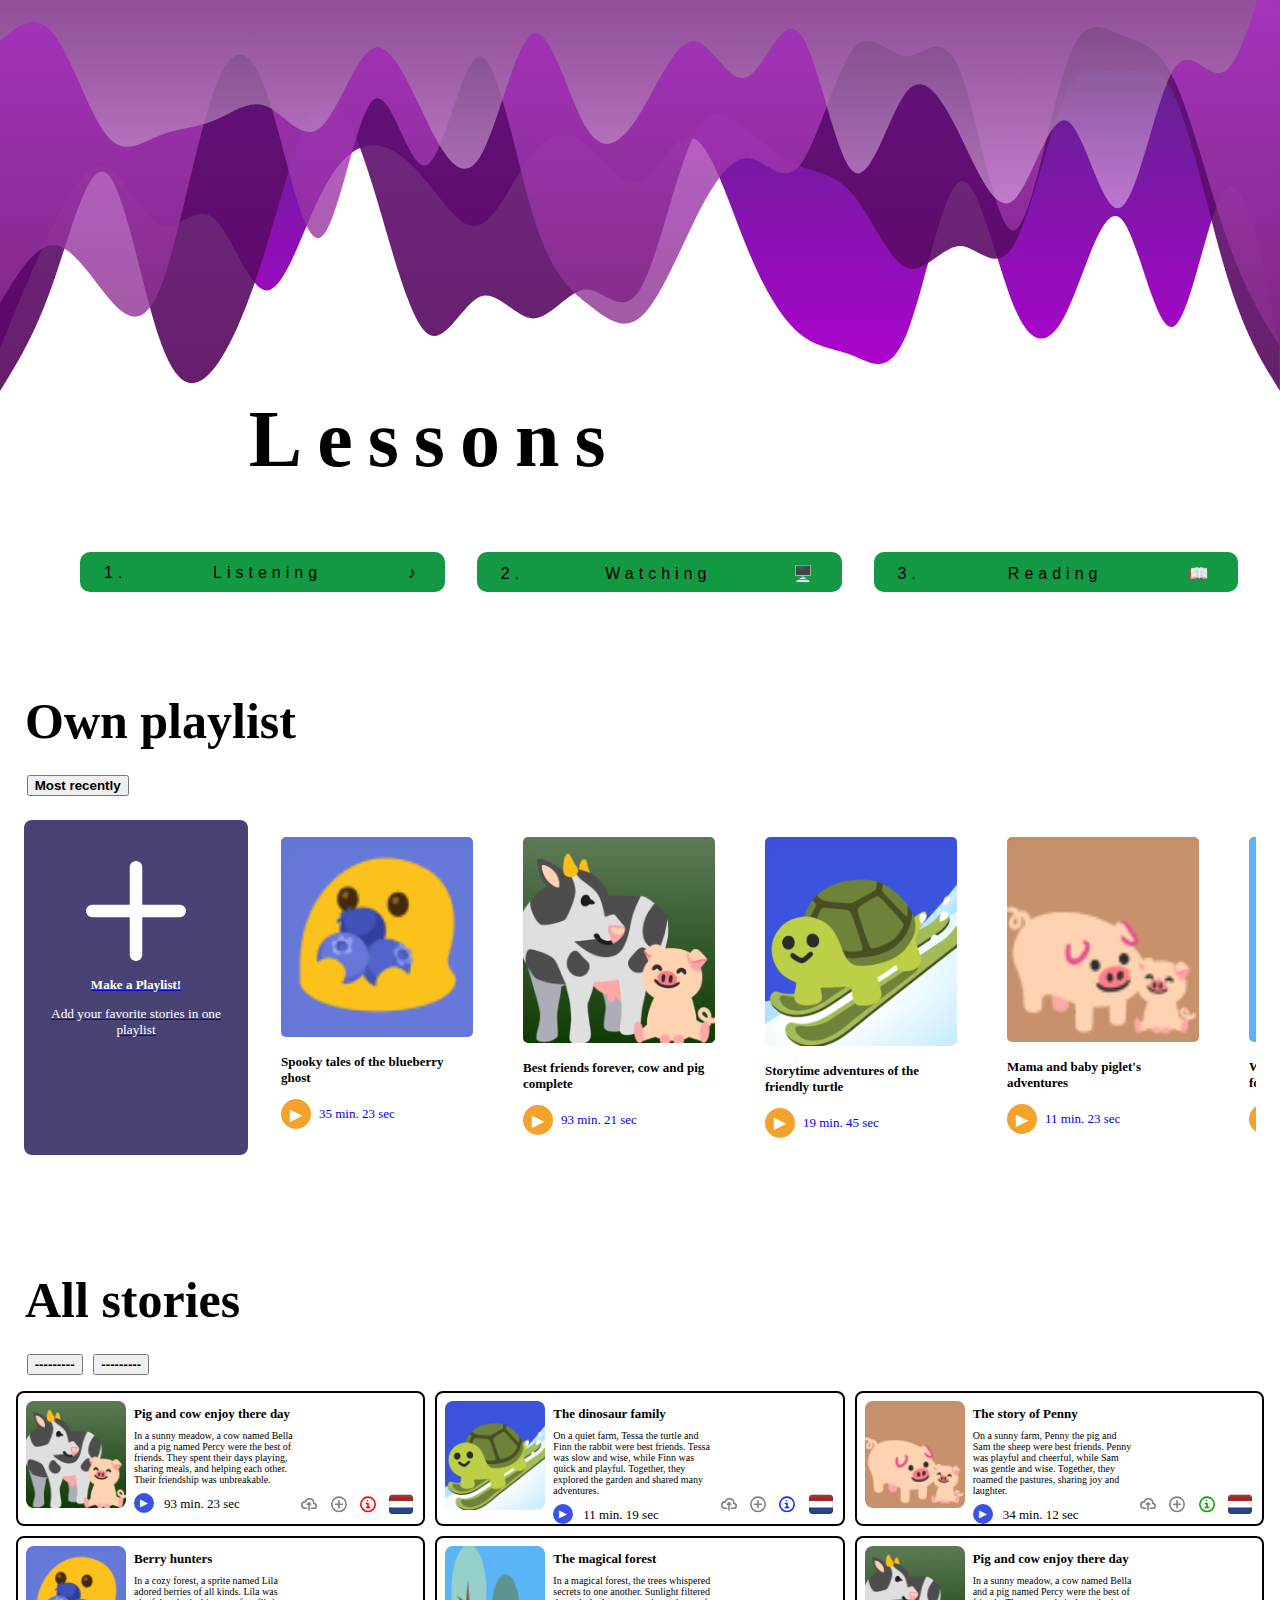
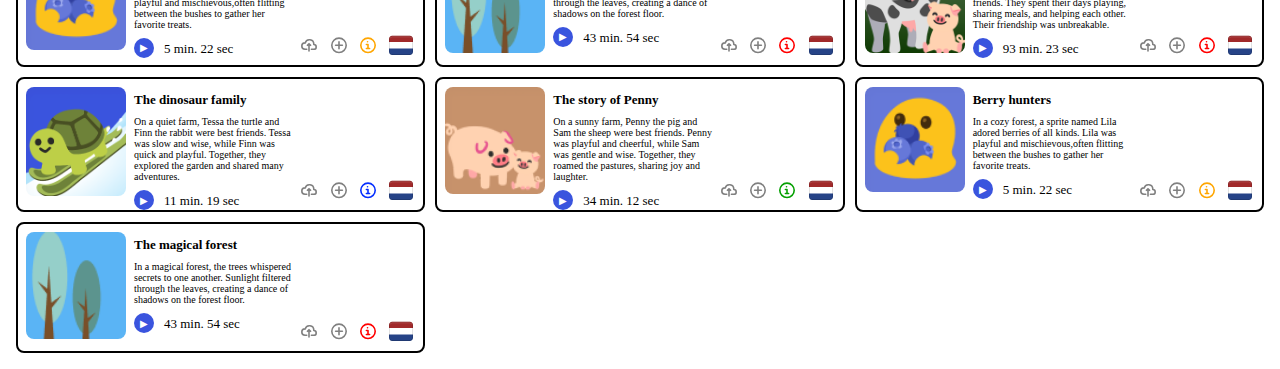
==== commit 9bd20256: "added new playlist cards #1 and js for scollbutton" ====
--- a/index.html
+++ b/index.html
@@ -68,6 +68,7 @@
 
     <main>
         <h2 class="title-playlist-article">Own playlist</h2>
+        <button type="button" id="scroll-button">Most recently</button>
         <article class="playlist-section">
             <h2 hidden>Playlist cards</h2>
 
@@ -220,6 +221,141 @@
                     <span class="play-time">11 min. 23 sec</span>
                 </a>
             </section>
+
+            <!-- Spooky tales of the blueberry ghost -->
+
+            <section class="playlist-card-section">
+                <figure class="card-image-figure">
+                    <img class="playlist-image-cover" src="./assets/coverart-4.png"
+                        alt="Cover art of a ghost eating blueberries in a spooky setting">
+                </figure>
+                <h3 class="title-playlist-card-section">Spooky tales of the blueberry ghost</h3>
+                <a href="#" class="playlist-play-button" role="button"
+                    aria-label="Start the playlist Spooky tales of the blueberry ghost">
+                    <span class="play-icon">▶</span>
+                    <span class="play-time">35 min. 23 sec</span>
+                </a>
+            </section>
+
+            <!-- Best friends forever, cow and pig complete -->
+
+            <section class="playlist-card-section">
+                <figure class="card-image-figure">
+                    <img class="playlist-image-cover" src="./assets/coverart-1.png"
+                        alt="Cover art of a cow and a pig, best friends forever">
+                </figure>
+                <h3 class="title-playlist-card-section">Best friends forever, cow and pig complete</h3>
+                <a href="#" class="playlist-play-button" role="button"
+                    aria-label="Start the playlist Best friends forever, cow and pig complete">
+                    <span class="play-icon">▶</span>
+                    <span class="play-time">93 min. 21 sec</span>
+                </a>
+            </section>
+
+            <!-- Storytime adventures of the friendly turtle -->
+
+            <section class="playlist-card-section">
+                <figure class="card-image-figure">
+                    <img class="playlist-image-cover" src="./assets/coverart-2.png"
+                        alt="Cover art of a turtle skiing in the snow">
+                </figure>
+                <h3 class="title-playlist-card-section">Storytime adventures of the friendly turtle</h3>
+                <a href="#" class="playlist-play-button" role="button"
+                    aria-label="Start the playlist Storytime adventures of the friendly turtle">
+                    <span class="play-icon">▶</span>
+                    <span class="play-time">19 min. 45 sec</span>
+                </a>
+            </section>
+
+            <!-- Mama and baby piglet's adventures -->
+
+            <section class="playlist-card-section">
+                <figure class="card-image-figure">
+                    <img class="playlist-image-cover" src="./assets/coverart-3.png"
+                        alt="Cover art of a mother and baby pig on an adventure">
+                </figure>
+                <h3 class="title-playlist-card-section">Mama and baby piglet's adventures</h3>
+                <a href="#" class="playlist-play-button" role="button"
+                    aria-label="Start the playlist Mama and baby piglet's adventures">
+                    <span class="play-icon">▶</span>
+                    <span class="play-time">11 min. 23 sec</span>
+                </a>
+            </section>
+
+            <!-- Whispers in the haunted forest -->
+
+            <section class="playlist-card-section">
+                <figure class="card-image-figure">
+                    <img class="playlist-image-cover" src="./assets/coverart-5.png"
+                        alt="Cover art of a haunted forest with misty trees">
+                </figure>
+                <h3 class="title-playlist-card-section">Whispers in the dark haunted forest</h3>
+                <a href="#" class="playlist-play-button" role="button"
+                    aria-label="Start the playlist Whispers in the haunted forest">
+                    <span class="play-icon">▶</span>
+                    <span class="play-time">65 min. 02 sec</span>
+                </a>
+            </section>
+
+            <!-- Penguins adventuring in the Arctic -->
+
+            <section class="playlist-card-section">
+                <figure class="card-image-figure">
+                    <img class="playlist-image-cover" src="./assets/coverart-6.png"
+                        alt="Cover art of penguins adventuring in the Arctic ice">
+                </figure>
+                <h3 class="title-playlist-card-section">Penguins adventuring in the Arctic</h3>
+                <a href="#" class="playlist-play-button" role="button"
+                    aria-label="Start the playlist Penguins adventuring in the Arctic">
+                    <span class="play-icon">▶</span>
+                    <span class="play-time">67 min. 30 sec</span>
+                </a>
+            </section>
+
+            <!-- Best friends forever, cow and pig complete -->
+
+            <section class="playlist-card-section">
+                <figure class="card-image-figure">
+                    <img class="playlist-image-cover" src="./assets/coverart-1.png"
+                        alt="Cover art of a cow and a pig, best friends forever">
+                </figure>
+                <h3 class="title-playlist-card-section">Best friends forever, cow and pig complete</h3>
+                <a href="#" class="playlist-play-button" role="button"
+                    aria-label="Start the playlist Best friends forever, cow and pig complete">
+                    <span class="play-icon">▶</span>
+                    <span class="play-time">93 min. 21 sec</span>
+                </a>
+            </section>
+
+            <!-- Storytime adventures of the friendly turtle -->
+
+            <section class="playlist-card-section">
+                <figure class="card-image-figure">
+                    <img class="playlist-image-cover" src="./assets/coverart-2.png"
+                        alt="Cover art of a turtle skiing in the snow">
+                </figure>
+                <h3 class="title-playlist-card-section">Storytime adventures of the friendly turtle</h3>
+                <a href="#" class="playlist-play-button" role="button"
+                    aria-label="Start the playlist Storytime adventures of the friendly turtle">
+                    <span class="play-icon">▶</span>
+                    <span class="play-time">19 min. 45 sec</span>
+                </a>
+            </section>
+
+            <!-- Mama and baby piglet's adventures -->
+
+            <section class="playlist-card-section">
+                <figure class="card-image-figure">
+                    <img class="playlist-image-cover" src="./assets/coverart-3.png"
+                        alt="Cover art of a mother and baby pig on an adventure">
+                </figure>
+                <h3 class="title-playlist-card-section">Mama and baby piglet's adventures</h3>
+                <a href="#" class="playlist-play-button" role="button"
+                    aria-label="Start the playlist Mama and baby piglet's adventures">
+                    <span class="play-icon">▶</span>
+                    <span class="play-time">11 min. 23 sec</span>
+                </a>
+            </section>
         </article>
 
 
@@ -239,6 +375,9 @@
         <!-- All stories cards overzicht -->
 
         <h2 class="title-playlist-article">All stories</h2>
+        <button type="button" class="filter-button-1">---------</button>
+        <button type="button" class="filter-button-2">---------</button>
+
 
         <!-- story card 1 -->
 
@@ -292,7 +431,8 @@
                                     d="M12 7.757v8.486M7.757 12h8.486M21 12a9 9 0 1 1-18 0 9 9 0 0 1 18 0Z" />
                             </svg>
                         </button>
-                        <button aria-label="more information about the voice of the speaker" popovertarget="popover-colors" class="color-code-1">
+                        <button aria-label="more information about the voice of the speaker"
+                            popovertarget="popover-colors" class="color-code-1">
                             <svg class="w-6 h-6 text-gray-800 dark:text-white" aria-hidden="true"
                                 xmlns="http://www.w3.org/2000/svg" width="24" height="24" fill="none"
                                 viewBox="0 0 24 24">
--- a/css/lessons.css
+++ b/css/lessons.css
@@ -45,7 +45,6 @@
 .header-button {
   font-size: 18px;
   padding: 12px 24px;
-  background-color: #f3a22b;
   color: #fff;
   border: none;
   border-radius: 8px;
@@ -423,4 +422,30 @@
   border: 2px solid black;
   padding: 1em;
 
+}
+
+
+/* buttons onder titles allstories en own playlost */
+/* scroll knop */
+
+#scroll-button {
+  color: var(--lessons-title-color);
+  font-weight: bolder;
+  text-align: left;
+  margin-left: 2em;
+  
+}
+
+.filter-button-1 {
+  color: var(--lessons-title-color);
+  font-weight: bolder;
+  text-align: left;
+  margin-left: 2em;
+}
+
+.filter-button-2 {
+  color: var(--lessons-title-color);
+  font-weight: bolder;
+  text-align: left;
+  margin-left: 0.5em;
 }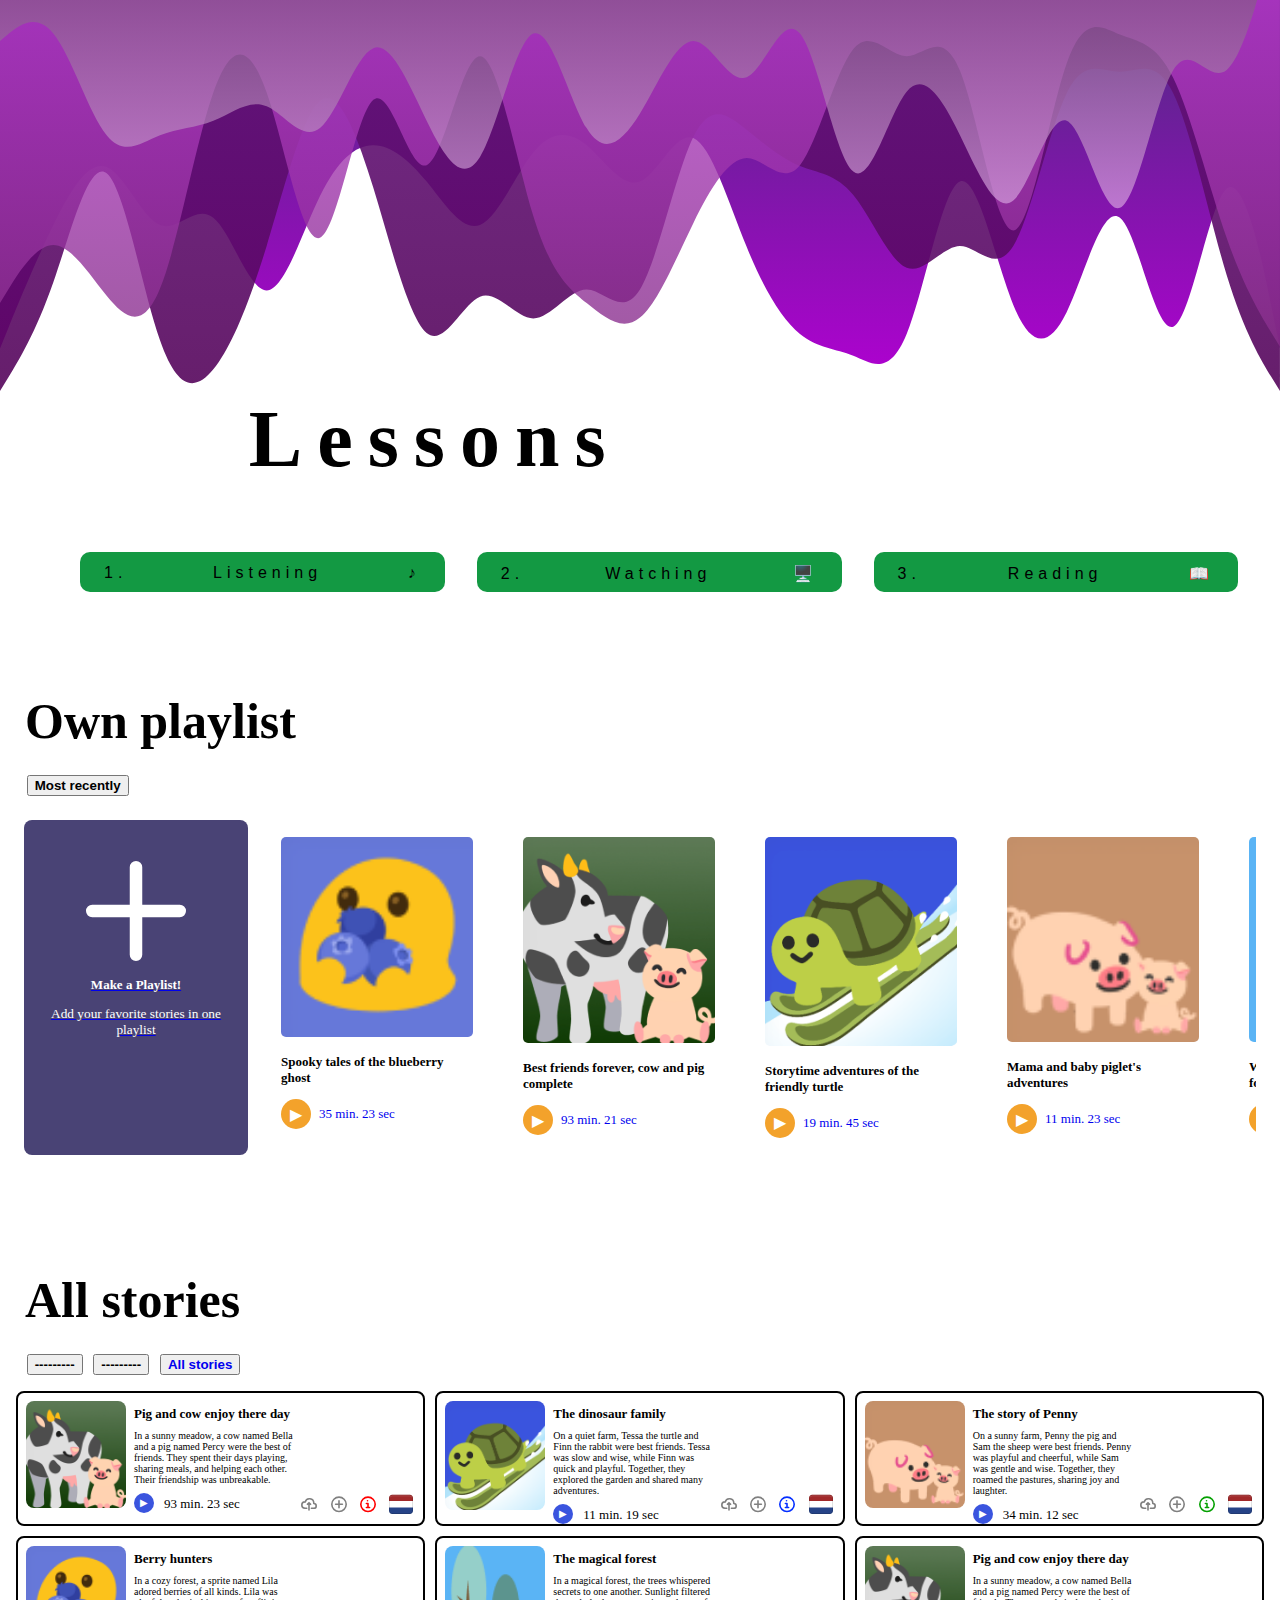
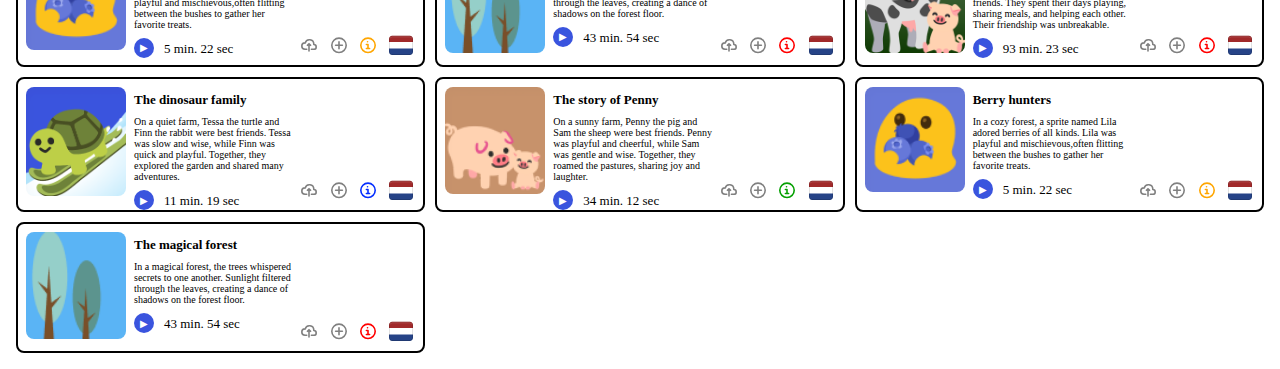
==== commit 4b8ecbaa: "added all stories button #1" ====
--- a/index.html
+++ b/index.html
@@ -5,7 +5,7 @@
     <meta charset="UTF-8">
     <meta name="viewport" content="width=device-width, initial-scale=1.0">
     <title>lessons</title>
-    <link rel="icon" href="../assets/mouse.png" type="image/png">
+    <link rel="icon" href="./assets/mouse.png" type="image/png">
     <link rel="stylesheet" href="https://kitkatisvibing.github.io/look-and-feel-styleguide/tumimundo.css">
     <link rel="stylesheet" href="./css/lessons.css">
 </head>
@@ -377,7 +377,12 @@
         <h2 class="title-playlist-article">All stories</h2>
         <button type="button" class="filter-button-1">---------</button>
         <button type="button" class="filter-button-2">---------</button>
-
+        <a href="./html/allstories.html">
+            <button type="button" class="filter-button-3">
+                All stories
+            </button>
+        </a>
+        
 
         <!-- story card 1 -->
 
@@ -1173,7 +1178,7 @@
         </div>
     </main>
 
-    <script src="../javascript/lessons.js" defer></script>
+    <script src="./javascript/lessons.js" defer></script>
 
 </body>
 
--- a/css/lessons.css
+++ b/css/lessons.css
@@ -36,6 +36,8 @@
   grid-row: 3;
   justify-content: flex-start;
   gap: 1em;
+  text-align: center;
+  
 }
 
 .header-buttons::-webkit-scrollbar {
@@ -161,11 +163,11 @@
   border-radius: 8px;
   text-align: center;
   background-color: #fff;
-  transition: transform 0.8s ease-in-out;
-
-  &:hover {
-    transform: scale(1.02);
-    transition: 0.5s ease-in-out;
+  transition: transform 0.3s ease-in-out;
+
+  &:hover {
+    transform: scale(1.01);
+    transition: 0.3s ease-in-out;
   }
 }
 
@@ -225,6 +227,10 @@
   background-color: #fff;
   cursor: pointer;
   color: #fff;
+
+  &:hover {
+    border: 1px solid #fff;
+  }
 }
 
 .make-playlist-card-header {
@@ -285,11 +291,11 @@
   border: 2px solid black;
   background-color: #ffffff;
   border-radius: 8px;
-  transition: transform 0.8s ease-in-out;
-
-  &:hover {
-    transform: scale(1.02);
-    transition: 0.5s ease-in-out;
+  transition: transform 0.3s ease-in-out;
+
+  &:hover {
+    transform: scale(1.01);
+    transition: 0.3s ease-in-out;
   }
 }
 
@@ -431,7 +437,6 @@
 #scroll-button {
   color: var(--lessons-title-color);
   font-weight: bolder;
-  text-align: left;
   margin-left: 2em;
   
 }
@@ -439,13 +444,17 @@
 .filter-button-1 {
   color: var(--lessons-title-color);
   font-weight: bolder;
-  text-align: left;
   margin-left: 2em;
 }
 
 .filter-button-2 {
   color: var(--lessons-title-color);
   font-weight: bolder;
-  text-align: left;
+  margin-left: 0.5em;
+}
+
+.filter-button-3 {
+  color: var(--lessons-title-color);
+  font-weight: bolder;
   margin-left: 0.5em;
 }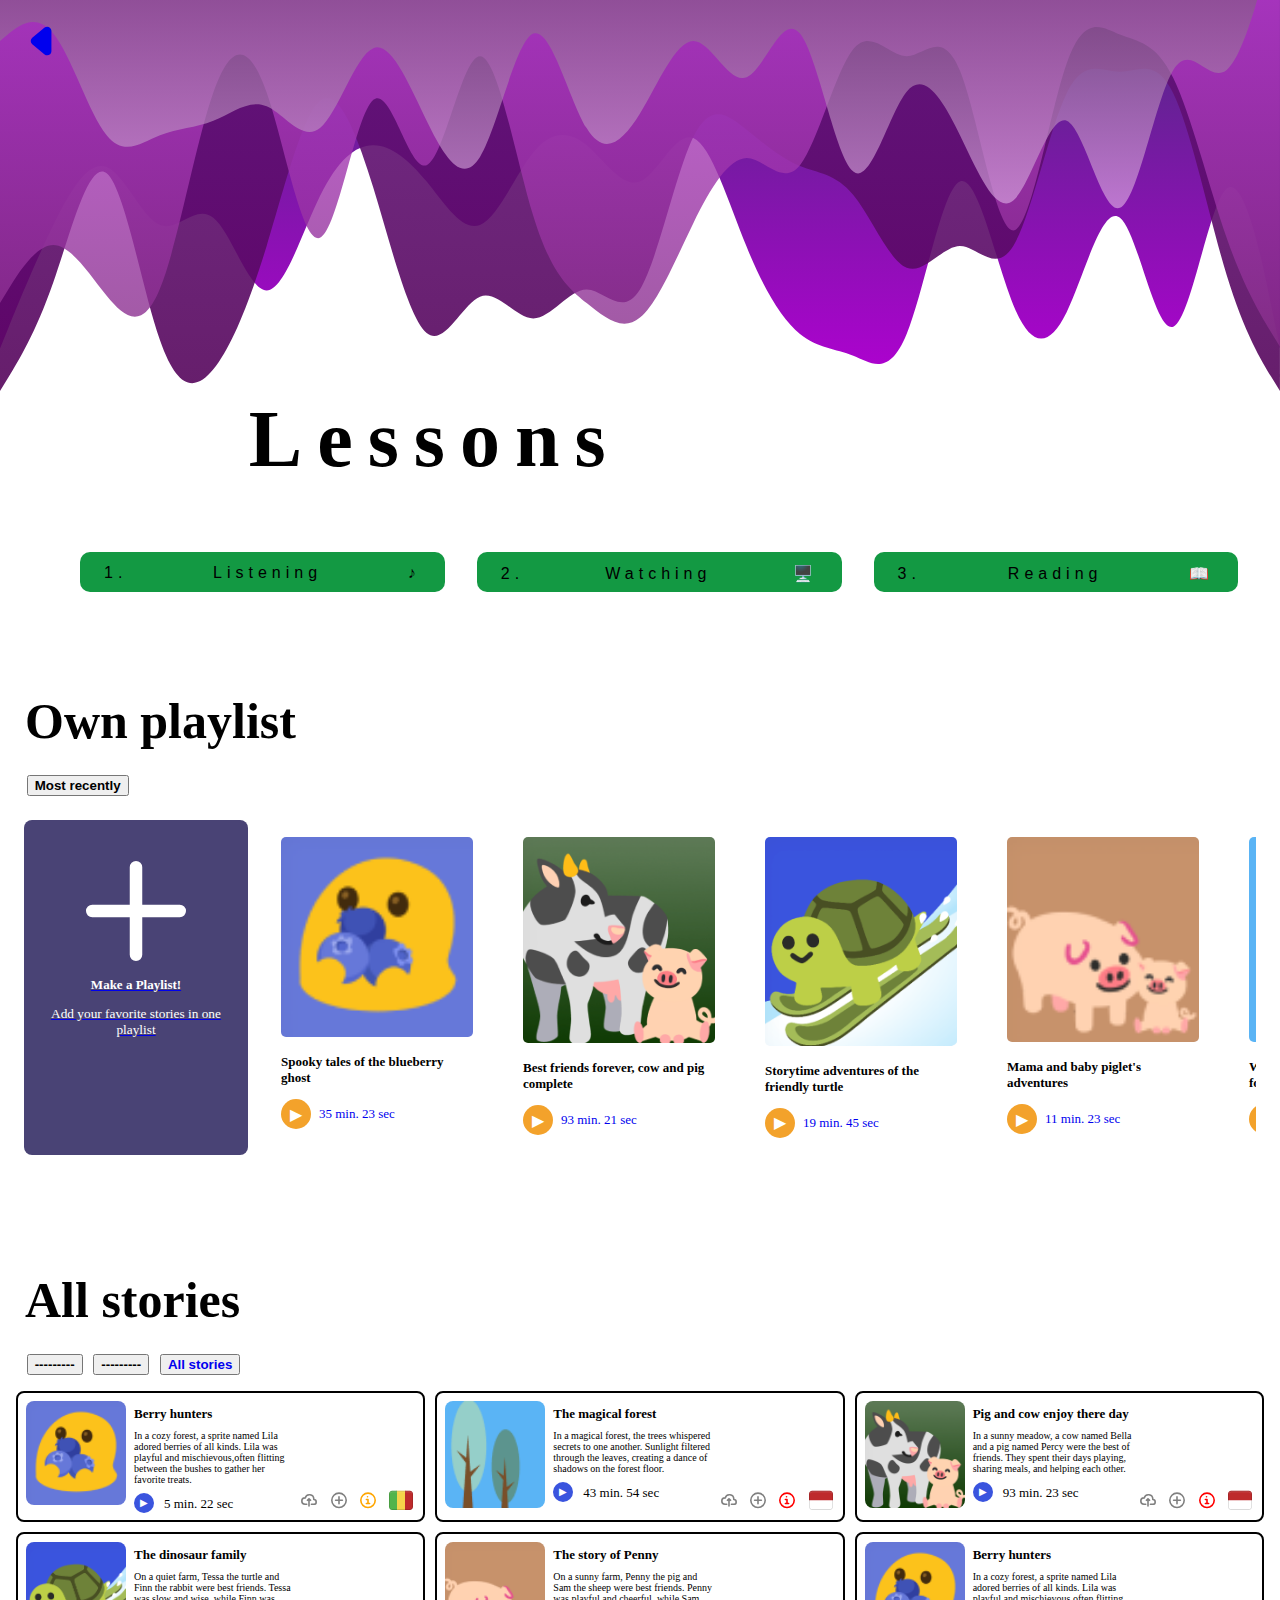
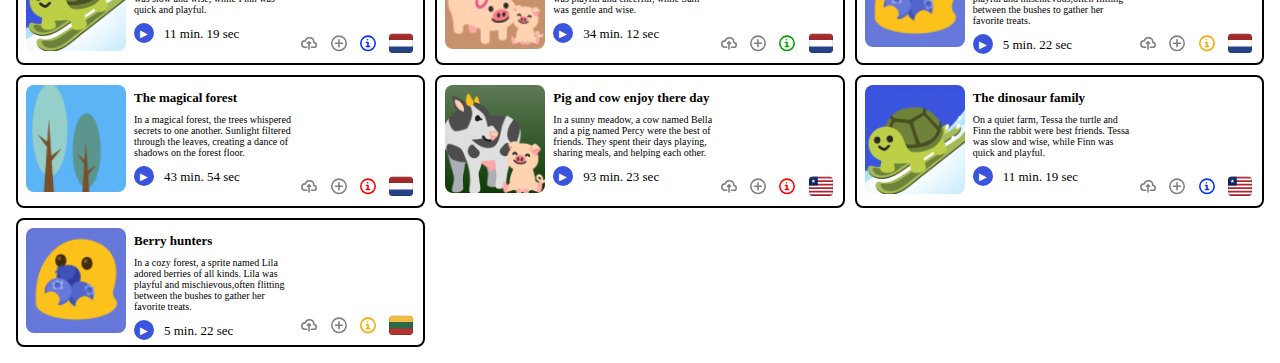
==== commit 1fbe8052: "finalising all stories page and linking paths #5  #1" ====
--- a/index.html
+++ b/index.html
@@ -11,6 +11,19 @@
 </head>
 
 <body>
+
+        <section class="return-arrow">
+            <h3 hidden>Return to Playlist</h3>
+            <a href="../index.html" aria-label="Return to the homepage">
+                <svg class="w-[30px] h-[30px] text-gray-800 dark:text-white" aria-hidden="true"
+                    xmlns="http://www.w3.org/2000/svg" width="50" height="50" fill="currentColor" viewBox="0 0 24 24">
+                    <path fill-rule="evenodd"
+                        d="M13.729 5.575c1.304-1.074 3.27-.146 3.27 1.544v9.762c0 1.69-1.966 2.618-3.27 1.544l-5.927-4.881a2 2 0 0 1 0-3.088l5.927-4.88Z"
+                        clip-rule="evenodd" />
+                </svg>
+            </a>
+        </section>
+
     <svg id="wave" style="transform:rotate(180deg); transition: 0.3s" viewBox="0 0 1440 490" version="1.1"
         xmlns="http://www.w3.org/2000/svg">
         <defs>
@@ -387,253 +400,14 @@
         <!-- story card 1 -->
 
         <div class="all-stories-parent-container">
+            <!-- story card 4 -->
+
             <section class="card-content">
 
                 <!-- afbeelding -->
 
                 <figure class="card-left">
-                    <img src="./assets/coverart-1.png" alt="pig and cow enjoy there day cover art" class="card-image">
-                </figure>
-
-                <!-- main content -->
-
-                <div class="card-details">
-                    <h3 class="card-title-3">Pig and cow enjoy there day</h3>
-                    <p class="card-description">
-                        In a sunny meadow, a cow named Bella and a pig named Percy were the best of friends. They spent
-                        their days playing, sharing meals, and helping each other. Their friendship was unbreakable.
-                    </p>
-                    <div class="play-button">
-                        <a class="play" href="#" aria-label="Play the story: Pig and Cow Enjoy Their Day">
-                            <span class="play-icon-all-stories" aria-hidden="true">▶</span>
-                        </a>
-                        <span class="time-stamp">
-                            <span class="play-time">93 min. 23 sec</span>
-                        </span>
-                    </div>
-                </div>
-
-                <!-- de footer -->
-
-                <div class="card-footer">
-                    <div class="card-actions">
-                        <button class="download-button"
-                            aria-label="Download the audio from pig and cow enjoy there day">
-                            <svg class="w-6 h-6 text-gray-800 dark:text-white" aria-hidden="true"
-                                xmlns="http://www.w3.org/2000/svg" width="24" height="24" fill="none"
-                                viewBox="0 0 24 24">
-                                <path stroke="currentColor" stroke-linecap="round" stroke-linejoin="round"
-                                    stroke-width="2"
-                                    d="M15 17h3a3 3 0 0 0 0-6h-.025a5.56 5.56 0 0 0 .025-.5A5.5 5.5 0 0 0 7.207 9.021C7.137 9.017 7.071 9 7 9a4 4 0 1 0 0 8h2.167M12 19v-9m0 0-2 2m2-2 2 2" />
-                            </svg>
-                        </button>
-                        <button class="more-options-button" aria-label="More options">
-                            <svg class="w-6 h-6 text-gray-800 dark:text-white" aria-hidden="true"
-                                xmlns="http://www.w3.org/2000/svg" width="24" height="24" fill="none"
-                                viewBox="0 0 24 24">
-                                <path stroke="currentColor" stroke-linecap="round" stroke-linejoin="round"
-                                    stroke-width="2"
-                                    d="M12 7.757v8.486M7.757 12h8.486M21 12a9 9 0 1 1-18 0 9 9 0 0 1 18 0Z" />
-                            </svg>
-                        </button>
-                        <button aria-label="more information about the voice of the speaker"
-                            popovertarget="popover-colors" class="color-code-1">
-                            <svg class="w-6 h-6 text-gray-800 dark:text-white" aria-hidden="true"
-                                xmlns="http://www.w3.org/2000/svg" width="24" height="24" fill="none"
-                                viewBox="0 0 24 24">
-                                <path stroke="currentColor" stroke-linecap="round" stroke-linejoin="round"
-                                    stroke-width="2"
-                                    d="M10 11h2v5m-2 0h4m-2.592-8.5h.01M21 12a9 9 0 1 1-18 0 9 9 0 0 1 18 0Z" />
-                            </svg>
-                        </button>
-                        <button class="flag-icon" aria-label="language of the story" name="the language of the story">
-                            <svg xmlns="http://www.w3.org/2000/svg" width="32" height="32" viewBox="0 0 32 32">
-                                <path fill="#fff" d="M1 11H31V21H1z"></path>
-                                <path d="M5,4H27c2.208,0,4,1.792,4,4v4H1v-4c0-2.208,1.792-4,4-4Z" fill="#a1292a"></path>
-                                <path d="M5,20H27c2.208,0,4,1.792,4,4v4H1v-4c0-2.208,1.792-4,4-4Z"
-                                    transform="rotate(180 16 24)" fill="#264387"></path>
-                                <path
-                                    d="M27,4H5c-2.209,0-4,1.791-4,4V24c0,2.209,1.791,4,4,4H27c2.209,0,4-1.791,4-4V8c0-2.209-1.791-4-4-4Zm3,20c0,1.654-1.346,3-3,3H5c-1.654,0-3-1.346-3-3V8c0-1.654,1.346-3,3-3H27c1.654,0,3,1.346,3,3V24Z"
-                                    opacity=".15"></path>
-                                <path
-                                    d="M27,5H5c-1.657,0-3,1.343-3,3v1c0-1.657,1.343-3,3-3H27c1.657,0,3,1.343,3,3v-1c0-1.657-1.343-3-3-3Z"
-                                    fill="#fff" opacity=".2"></path>
-                            </svg>
-                        </button>
-                    </div>
-                </div>
-            </section>
-
-            <!-- story card 2 -->
-
-            <section class="card-content">
-
-                <!-- afbeelding -->
-
-                <figure class="card-left">
-                    <img src="./assets/coverart-2.png" alt="The dinosaur family cover art" class="card-image">
-                </figure>
-
-                <!-- main content -->
-
-                <div class="card-details">
-                    <h3 class="card-title-3">The dinosaur family</h3>
-                    <p class="card-description">
-                        On a quiet farm, Tessa the turtle and Finn the rabbit were best friends. Tessa was slow and
-                        wise, while Finn was quick and playful. Together, they explored the garden and shared many
-                        adventures.
-                    </p>
-                    <div class="play-button">
-                        <a class="play" href="#" aria-label="Play the story: The dinosaur family">
-                            <span class="play-icon-all-stories" aria-hidden="true">▶</span>
-                        </a>
-                        <span class="time-stamp">
-                            <span class="play-time">11 min. 19 sec</span>
-                        </span>
-                    </div>
-
-                </div>
-
-                <!-- de footer -->
-
-                <div class="card-footer">
-                    <div class="card-actions">
-                        <button class="download-button" aria-label="Download the audio from the dinosaur family">
-                            <svg class="w-6 h-6 text-gray-800 dark:text-white" aria-hidden="true"
-                                xmlns="http://www.w3.org/2000/svg" width="24" height="24" fill="none"
-                                viewBox="0 0 24 24">
-                                <path stroke="currentColor" stroke-linecap="round" stroke-linejoin="round"
-                                    stroke-width="2"
-                                    d="M15 17h3a3 3 0 0 0 0-6h-.025a5.56 5.56 0 0 0 .025-.5A5.5 5.5 0 0 0 7.207 9.021C7.137 9.017 7.071 9 7 9a4 4 0 1 0 0 8h2.167M12 19v-9m0 0-2 2m2-2 2 2" />
-                            </svg>
-                        </button>
-                        <button class="more-options-button" aria-label="More options">
-                            <svg class="w-6 h-6 text-gray-800 dark:text-white" aria-hidden="true"
-                                xmlns="http://www.w3.org/2000/svg" width="24" height="24" fill="none"
-                                viewBox="0 0 24 24">
-                                <path stroke="currentColor" stroke-linecap="round" stroke-linejoin="round"
-                                    stroke-width="2"
-                                    d="M12 7.757v8.486M7.757 12h8.486M21 12a9 9 0 1 1-18 0 9 9 0 0 1 18 0Z" />
-                            </svg>
-                        </button>
-                        <button class="color-code-2" aria-label="more information about the voice of the speaker"><svg
-                                class="w-6 h-6 text-gray-800 dark:text-white" aria-hidden="true"
-                                xmlns="http://www.w3.org/2000/svg" width="24" height="24" fill="none"
-                                viewBox="0 0 24 24">
-                                <path stroke="currentColor" stroke-linecap="round" stroke-linejoin="round"
-                                    stroke-width="2"
-                                    d="M10 11h2v5m-2 0h4m-2.592-8.5h.01M21 12a9 9 0 1 1-18 0 9 9 0 0 1 18 0Z" />
-                            </svg>
-                        </button>
-                        <button class="flag-icon" aria-label="language of the story" name="the language of the story">
-                            <svg xmlns="http://www.w3.org/2000/svg" width="32" height="32" viewBox="0 0 32 32">
-                                <path fill="#fff" d="M1 11H31V21H1z"></path>
-                                <path d="M5,4H27c2.208,0,4,1.792,4,4v4H1v-4c0-2.208,1.792-4,4-4Z" fill="#a1292a"></path>
-                                <path d="M5,20H27c2.208,0,4,1.792,4,4v4H1v-4c0-2.208,1.792-4,4-4Z"
-                                    transform="rotate(180 16 24)" fill="#264387"></path>
-                                <path
-                                    d="M27,4H5c-2.209,0-4,1.791-4,4V24c0,2.209,1.791,4,4,4H27c2.209,0,4-1.791,4-4V8c0-2.209-1.791-4-4-4Zm3,20c0,1.654-1.346,3-3,3H5c-1.654,0-3-1.346-3-3V8c0-1.654,1.346-3,3-3H27c1.654,0,3,1.346,3,3V24Z"
-                                    opacity=".15"></path>
-                                <path
-                                    d="M27,5H5c-1.657,0-3,1.343-3,3v1c0-1.657,1.343-3,3-3H27c1.657,0,3,1.343,3,3v-1c0-1.657-1.343-3-3-3Z"
-                                    fill="#fff" opacity=".2"></path>
-                            </svg>
-                        </button>
-                    </div>
-                </div>
-            </section>
-
-            <!-- story card 3 -->
-
-            <section class="card-content">
-
-                <!-- afbeelding -->
-
-                <figure class="card-left">
-                    <img src="./assets/coverart-3.png" alt="The story of Penny cover art" class="card-image">
-                </figure>
-
-                <!-- main content -->
-
-                <div class="card-details">
-                    <h3 class="card-title-3">The story of Penny</h3>
-                    <p class="card-description">
-                        On a sunny farm, Penny the pig and Sam the sheep were best friends. Penny was playful and
-                        cheerful, while Sam was gentle and wise. Together, they roamed the pastures, sharing joy and
-                        laughter.
-                    </p>
-                    <div class="play-button">
-                        <a class="play" href="#" aria-label="Play the story: The story of Penny">
-                            <span class="play-icon-all-stories" aria-hidden="true">▶</span>
-                        </a>
-                        <span class="time-stamp">
-                            <span class="play-time">34 min. 12 sec</span>
-                        </span>
-                    </div>
-
-                </div>
-
-                <!-- de footer -->
-
-                <div class="card-footer">
-                    <div class="card-actions">
-                        <button class="download-button" aria-label="Download the audio from the story of penny">
-                            <svg class="w-6 h-6 text-gray-800 dark:text-white" aria-hidden="true"
-                                xmlns="http://www.w3.org/2000/svg" width="24" height="24" fill="none"
-                                viewBox="0 0 24 24">
-                                <path stroke="currentColor" stroke-linecap="round" stroke-linejoin="round"
-                                    stroke-width="2"
-                                    d="M15 17h3a3 3 0 0 0 0-6h-.025a5.56 5.56 0 0 0 .025-.5A5.5 5.5 0 0 0 7.207 9.021C7.137 9.017 7.071 9 7 9a4 4 0 1 0 0 8h2.167M12 19v-9m0 0-2 2m2-2 2 2" />
-                            </svg>
-
-                        </button>
-                        <button class="more-options-button" aria-label="More options">
-                            <svg class="w-6 h-6 text-gray-800 dark:text-white" aria-hidden="true"
-                                xmlns="http://www.w3.org/2000/svg" width="24" height="24" fill="none"
-                                viewBox="0 0 24 24">
-                                <path stroke="currentColor" stroke-linecap="round" stroke-linejoin="round"
-                                    stroke-width="2"
-                                    d="M12 7.757v8.486M7.757 12h8.486M21 12a9 9 0 1 1-18 0 9 9 0 0 1 18 0Z" />
-                            </svg>
-
-
-                        </button>
-                        <button class="color-code-3" aria-label="more information about the voice of the speaker">
-                            <svg class="w-6 h-6 text-gray-800 dark:text-white" aria-hidden="true"
-                                xmlns="http://www.w3.org/2000/svg" width="24" height="24" fill="none"
-                                viewBox="0 0 24 24">
-                                <path stroke="currentColor" stroke-linecap="round" stroke-linejoin="round"
-                                    stroke-width="2"
-                                    d="M10 11h2v5m-2 0h4m-2.592-8.5h.01M21 12a9 9 0 1 1-18 0 9 9 0 0 1 18 0Z" />
-                            </svg>
-
-                        </button>
-                        <button class="flag-icon" aria-label="language of the story" name="the language of the story">
-                            <svg xmlns="http://www.w3.org/2000/svg" width="32" height="32" viewBox="0 0 32 32">
-                                <path fill="#fff" d="M1 11H31V21H1z"></path>
-                                <path d="M5,4H27c2.208,0,4,1.792,4,4v4H1v-4c0-2.208,1.792-4,4-4Z" fill="#a1292a"></path>
-                                <path d="M5,20H27c2.208,0,4,1.792,4,4v4H1v-4c0-2.208,1.792-4,4-4Z"
-                                    transform="rotate(180 16 24)" fill="#264387"></path>
-                                <path
-                                    d="M27,4H5c-2.209,0-4,1.791-4,4V24c0,2.209,1.791,4,4,4H27c2.209,0,4-1.791,4-4V8c0-2.209-1.791-4-4-4Zm3,20c0,1.654-1.346,3-3,3H5c-1.654,0-3-1.346-3-3V8c0-1.654,1.346-3,3-3H27c1.654,0,3,1.346,3,3V24Z"
-                                    opacity=".15"></path>
-                                <path
-                                    d="M27,5H5c-1.657,0-3,1.343-3,3v1c0-1.657,1.343-3,3-3H27c1.657,0,3,1.343,3,3v-1c0-1.657-1.343-3-3-3Z"
-                                    fill="#fff" opacity=".2"></path>
-                            </svg>
-                        </button>
-                    </div>
-                </div>
-            </section>
-
-            <!-- story card 4 -->
-
-            <section class="card-content">
-
-                <!-- afbeelding -->
-
-                <figure class="card-left">
-                    <img src="./assets/coverart-4.png" alt="Berry hunters cover art" class="card-image">
+                    <img src="../assets/coverart-4.png" alt="Berry hunters cover art" class="card-image">
                 </figure>
 
                 <!-- main content -->
@@ -677,7 +451,7 @@
                                     d="M12 7.757v8.486M7.757 12h8.486M21 12a9 9 0 1 1-18 0 9 9 0 0 1 18 0Z" />
                             </svg>
                         </button>
-                        <button class="color-code-4" aria-label="more information about the voice of the speaker">
+                        <button class="color-code-4" aria-label="more information about the voice of the speaker" popovertarget="popover-colors">
                             <svg class="w-6 h-6 text-gray-800 dark:text-white" aria-hidden="true"
                                 xmlns="http://www.w3.org/2000/svg" width="24" height="24" fill="none"
                                 viewBox="0 0 24 24">
@@ -688,10 +462,10 @@
                         </button>
                         <button class="flag-icon" aria-label="language of the story" name="the language of the story">
                             <svg xmlns="http://www.w3.org/2000/svg" width="32" height="32" viewBox="0 0 32 32">
-                                <path fill="#fff" d="M1 11H31V21H1z"></path>
-                                <path d="M5,4H27c2.208,0,4,1.792,4,4v4H1v-4c0-2.208,1.792-4,4-4Z" fill="#a1292a"></path>
-                                <path d="M5,20H27c2.208,0,4,1.792,4,4v4H1v-4c0-2.208,1.792-4,4-4Z"
-                                    transform="rotate(180 16 24)" fill="#264387"></path>
+                                <path fill="#f6d44a" d="M10 4H22V28H10z"></path>
+                                <path d="M5,4h6V28H5c-2.208,0-4-1.792-4-4V8c0-2.208,1.792-4,4-4Z" fill="#53b44b"></path>
+                                <path d="M25,4h6V28h-6c-2.208,0-4-1.792-4-4V8c0-2.208,1.792-4,4-4Z"
+                                    transform="rotate(180 26 16)" fill="#be2a2c"></path>
                                 <path
                                     d="M27,4H5c-2.209,0-4,1.791-4,4V24c0,2.209,1.791,4,4,4H27c2.209,0,4-1.791,4-4V8c0-2.209-1.791-4-4-4Zm3,20c0,1.654-1.346,3-3,3H5c-1.654,0-3-1.346-3-3V8c0-1.654,1.346-3,3-3H27c1.654,0,3,1.346,3,3V24Z"
                                     opacity=".15"></path>
@@ -711,7 +485,7 @@
                 <!-- afbeelding -->
 
                 <figure class="card-left">
-                    <img src="./assets/coverart-5.png" alt="The magical forest cover art" class="card-image">
+                    <img src="../assets/coverart-5.png" alt="The magical forest cover art" class="card-image">
                 </figure>
 
                 <!-- main content -->
@@ -766,12 +540,11 @@
                         </button>
                         <button class="flag-icon" aria-label="language of the story" name="the language of the story">
                             <svg xmlns="http://www.w3.org/2000/svg" width="32" height="32" viewBox="0 0 32 32">
-                                <path fill="#fff" d="M1 11H31V21H1z"></path>
-                                <path d="M5,4H27c2.208,0,4,1.792,4,4v4H1v-4c0-2.208,1.792-4,4-4Z" fill="#a1292a"></path>
-                                <path d="M5,20H27c2.208,0,4,1.792,4,4v4H1v-4c0-2.208,1.792-4,4-4Z"
-                                    transform="rotate(180 16 24)" fill="#264387"></path>
-                                <path
-                                    d="M27,4H5c-2.209,0-4,1.791-4,4V24c0,2.209,1.791,4,4,4H27c2.209,0,4-1.791,4-4V8c0-2.209-1.791-4-4-4Zm3,20c0,1.654-1.346,3-3,3H5c-1.654,0-3-1.346-3-3V8c0-1.654,1.346-3,3-3H27c1.654,0,3,1.346,3,3V24Z"
+                                <path d="M31,8c0-2.209-1.791-4-4-4H5c-2.209,0-4,1.791-4,4v9H31V8Z" fill="#be2a2c">
+                                </path>
+                                <path d="M5,28H27c2.209,0,4-1.791,4-4v-8H1v8c0,2.209,1.791,4,4,4Z" fill="#fff"></path>
+                                <path
+                                    d="M5,28H27c2.209,0,4-1.791,4-4V8c0-2.209-1.791-4-4-4H5c-2.209,0-4,1.791-4,4V24c0,2.209,1.791,4,4,4ZM2,8c0-1.654,1.346-3,3-3H27c1.654,0,3,1.346,3,3V24c0,1.654-1.346,3-3,3H5c-1.654,0-3-1.346-3-3V8Z"
                                     opacity=".15"></path>
                                 <path
                                     d="M27,5H5c-1.657,0-3,1.343-3,3v1c0-1.657,1.343-3,3-3H27c1.657,0,3,1.343,3,3v-1c0-1.657-1.343-3-3-3Z"
@@ -789,7 +562,7 @@
                 <!-- afbeelding -->
 
                 <figure class="card-left">
-                    <img src="./assets/coverart-1.png" alt="pig and cow enjoy there day cover art" class="card-image">
+                    <img src="../assets/coverart-1.png" alt="pig and cow enjoy there day cover art" class="card-image">
                 </figure>
 
                 <!-- main content -->
@@ -798,7 +571,7 @@
                     <h3 class="card-title-3">Pig and cow enjoy there day</h3>
                     <p class="card-description">
                         In a sunny meadow, a cow named Bella and a pig named Percy were the best of friends. They spent
-                        their days playing, sharing meals, and helping each other. Their friendship was unbreakable.
+                        their days playing, sharing meals, and helping each other.
                     </p>
                     <div class="play-button">
                         <a class="play" href="#" aria-label="Play the story: Pig and Cow Enjoy Their Day">
@@ -845,12 +618,11 @@
                         </button>
                         <button class="flag-icon" aria-label="language of the story" name="the language of the story">
                             <svg xmlns="http://www.w3.org/2000/svg" width="32" height="32" viewBox="0 0 32 32">
-                                <path fill="#fff" d="M1 11H31V21H1z"></path>
-                                <path d="M5,4H27c2.208,0,4,1.792,4,4v4H1v-4c0-2.208,1.792-4,4-4Z" fill="#a1292a"></path>
-                                <path d="M5,20H27c2.208,0,4,1.792,4,4v4H1v-4c0-2.208,1.792-4,4-4Z"
-                                    transform="rotate(180 16 24)" fill="#264387"></path>
-                                <path
-                                    d="M27,4H5c-2.209,0-4,1.791-4,4V24c0,2.209,1.791,4,4,4H27c2.209,0,4-1.791,4-4V8c0-2.209-1.791-4-4-4Zm3,20c0,1.654-1.346,3-3,3H5c-1.654,0-3-1.346-3-3V8c0-1.654,1.346-3,3-3H27c1.654,0,3,1.346,3,3V24Z"
+                                <path d="M31,8c0-2.209-1.791-4-4-4H5c-2.209,0-4,1.791-4,4v9H31V8Z" fill="#be2a2c">
+                                </path>
+                                <path d="M5,28H27c2.209,0,4-1.791,4-4v-8H1v8c0,2.209,1.791,4,4,4Z" fill="#fff"></path>
+                                <path
+                                    d="M5,28H27c2.209,0,4-1.791,4-4V8c0-2.209-1.791-4-4-4H5c-2.209,0-4,1.791-4,4V24c0,2.209,1.791,4,4,4ZM2,8c0-1.654,1.346-3,3-3H27c1.654,0,3,1.346,3,3V24c0,1.654-1.346,3-3,3H5c-1.654,0-3-1.346-3-3V8Z"
                                     opacity=".15"></path>
                                 <path
                                     d="M27,5H5c-1.657,0-3,1.343-3,3v1c0-1.657,1.343-3,3-3H27c1.657,0,3,1.343,3,3v-1c0-1.657-1.343-3-3-3Z"
@@ -868,7 +640,7 @@
                 <!-- afbeelding -->
 
                 <figure class="card-left">
-                    <img src="./assets/coverart-2.png" alt="The dinosaur family cover art" class="card-image">
+                    <img src="../assets/coverart-2.png" alt="The dinosaur family cover art" class="card-image">
                 </figure>
 
                 <!-- main content -->
@@ -877,8 +649,7 @@
                     <h3 class="card-title-3">The dinosaur family</h3>
                     <p class="card-description">
                         On a quiet farm, Tessa the turtle and Finn the rabbit were best friends. Tessa was slow and
-                        wise, while Finn was quick and playful. Together, they explored the garden and shared many
-                        adventures.
+                        wise, while Finn was quick and playful.
                     </p>
                     <div class="play-button">
                         <a class="play" href="#" aria-label="Play the story: The dinosaur family">
@@ -947,7 +718,7 @@
                 <!-- afbeelding -->
 
                 <figure class="card-left">
-                    <img src="./assets/coverart-3.png" alt="The story of Penny cover art" class="card-image">
+                    <img src="../assets/coverart-3.png" alt="The story of Penny cover art" class="card-image">
                 </figure>
 
                 <!-- main content -->
@@ -956,8 +727,7 @@
                     <h3 class="card-title-3">The story of Penny</h3>
                     <p class="card-description">
                         On a sunny farm, Penny the pig and Sam the sheep were best friends. Penny was playful and
-                        cheerful, while Sam was gentle and wise. Together, they roamed the pastures, sharing joy and
-                        laughter.
+                        cheerful, while Sam was gentle and wise.
                     </p>
                     <div class="play-button">
                         <a class="play" href="#" aria-label="Play the story: The story of Penny">
@@ -1027,7 +797,7 @@
                 <!-- afbeelding -->
 
                 <figure class="card-left">
-                    <img src="./assets/coverart-4.png" alt="Berry hunters cover art" class="card-image">
+                    <img src="../assets/coverart-4.png" alt="Berry hunters cover art" class="card-image">
                 </figure>
 
                 <!-- main content -->
@@ -1105,7 +875,7 @@
                 <!-- afbeelding -->
 
                 <figure class="card-left">
-                    <img src="./assets/coverart-5.png" alt="The magical forest cover art" class="card-image">
+                    <img src="../assets/coverart-5.png" alt="The magical forest cover art" class="card-image">
                 </figure>
 
                 <!-- main content -->
@@ -1175,6 +945,261 @@
                     </div>
                 </div>
             </section>
+
+            <section class="card-content">
+
+                <!-- afbeelding -->
+
+                <figure class="card-left">
+                    <img src="../assets/coverart-1.png" alt="pig and cow enjoy there day cover art" class="card-image">
+                </figure>
+
+                <!-- main content -->
+
+                <div class="card-details">
+                    <h3 class="card-title-3">Pig and cow enjoy there day</h3>
+                    <p class="card-description">
+                        In a sunny meadow, a cow named Bella and a pig named Percy were the best of friends. They spent
+                        their days playing, sharing meals, and helping each other.
+                    </p>
+                    <div class="play-button">
+                        <a class="play" href="#" aria-label="Play the story: Pig and Cow Enjoy Their Day">
+                            <span class="play-icon-all-stories" aria-hidden="true">▶</span>
+                        </a>
+                        <span class="time-stamp">
+                            <span class="play-time">93 min. 23 sec</span>
+                        </span>
+                    </div>
+                </div>
+
+                <!-- de footer -->
+
+                <div class="card-footer">
+                    <div class="card-actions">
+                        <button class="download-button"
+                            aria-label="Download the audio from pig and cow enjoy there day">
+                            <svg class="w-6 h-6 text-gray-800 dark:text-white" aria-hidden="true"
+                                xmlns="http://www.w3.org/2000/svg" width="24" height="24" fill="none"
+                                viewBox="0 0 24 24">
+                                <path stroke="currentColor" stroke-linecap="round" stroke-linejoin="round"
+                                    stroke-width="2"
+                                    d="M15 17h3a3 3 0 0 0 0-6h-.025a5.56 5.56 0 0 0 .025-.5A5.5 5.5 0 0 0 7.207 9.021C7.137 9.017 7.071 9 7 9a4 4 0 1 0 0 8h2.167M12 19v-9m0 0-2 2m2-2 2 2" />
+                            </svg>
+                        </button>
+                        <button class="more-options-button" aria-label="More options">
+                            <svg class="w-6 h-6 text-gray-800 dark:text-white" aria-hidden="true"
+                                xmlns="http://www.w3.org/2000/svg" width="24" height="24" fill="none"
+                                viewBox="0 0 24 24">
+                                <path stroke="currentColor" stroke-linecap="round" stroke-linejoin="round"
+                                    stroke-width="2"
+                                    d="M12 7.757v8.486M7.757 12h8.486M21 12a9 9 0 1 1-18 0 9 9 0 0 1 18 0Z" />
+                            </svg>
+                        </button>
+                        <button aria-label="more information about the voice of the speaker"
+                            popovertarget="popover-colors" class="color-code-1">
+                            <svg class="w-6 h-6 text-gray-800 dark:text-white" aria-hidden="true"
+                                xmlns="http://www.w3.org/2000/svg" width="24" height="24" fill="none"
+                                viewBox="0 0 24 24">
+                                <path stroke="currentColor" stroke-linecap="round" stroke-linejoin="round"
+                                    stroke-width="2"
+                                    d="M10 11h2v5m-2 0h4m-2.592-8.5h.01M21 12a9 9 0 1 1-18 0 9 9 0 0 1 18 0Z" />
+                            </svg>
+                        </button>
+                        <button class="flag-icon" aria-label="language of the story" name="the language of the story">
+                            <svg xmlns="http://www.w3.org/2000/svg" width="32" height="32" viewBox="0 0 32 32">
+                                <rect x="1" y="4" width="30" height="24" rx="4" ry="4" fill="#fff"></rect>
+                                <path
+                                    d="M1.456,6.182H30.544c-.664-1.29-1.993-2.182-3.544-2.182H5c-1.551,0-2.88,.892-3.544,2.182Z"
+                                    fill="#b12532"></path>
+                                <path fill="#b12532" d="M1 8.364H31V10.546000000000001H1z"></path>
+                                <path fill="#b12532" d="M1 12.727H31V14.909H1z"></path>
+                                <path fill="#b12532" d="M1 17.091H31V19.273H1z"></path>
+                                <path fill="#b12532" d="M1 21.454H31V23.636H1z"></path>
+                                <path
+                                    d="M30.544,25.818H1.456c.664,1.29,1.993,2.182,3.544,2.182H27c1.551,0,2.88-.892,3.544-2.182Z"
+                                    fill="#b12532"></path>
+                                <path d="M5,4h6.909V14.909H1v-6.909c0-2.208,1.792-4,4-4Z" fill="#0b2364"></path>
+                                <path
+                                    d="M27,4H5c-2.209,0-4,1.791-4,4V24c0,2.209,1.791,4,4,4H27c2.209,0,4-1.791,4-4V8c0-2.209-1.791-4-4-4Zm3,20c0,1.654-1.346,3-3,3H5c-1.654,0-3-1.346-3-3V8c0-1.654,1.346-3,3-3H27c1.654,0,3,1.346,3,3V24Z"
+                                    opacity=".15"></path>
+                                <path fill="#fff"
+                                    d="M7.455 10.043L9.074 8.867 7.073 8.867 6.455 6.964 5.836 8.867 3.836 8.867 5.454 10.043 4.836 11.945 6.455 10.769 8.073 11.945 7.455 10.043z">
+                                </path>
+                                <path
+                                    d="M27,5H5c-1.657,0-3,1.343-3,3v1c0-1.657,1.343-3,3-3H27c1.657,0,3,1.343,3,3v-1c0-1.657-1.343-3-3-3Z"
+                                    fill="#fff" opacity=".2"></path>
+                            </svg>
+                        </button>
+                    </div>
+                </div>
+            </section>
+
+            <!-- story card 2 -->
+
+            <section class="card-content">
+
+                <!-- afbeelding -->
+
+                <figure class="card-left">
+                    <img src="../assets/coverart-2.png" alt="The dinosaur family cover art" class="card-image">
+                </figure>
+
+                <!-- main content -->
+
+                <div class="card-details">
+                    <h3 class="card-title-3">The dinosaur family</h3>
+                    <p class="card-description">
+                        On a quiet farm, Tessa the turtle and Finn the rabbit were best friends. Tessa was slow and
+                        wise, while Finn was quick and playful.
+                    </p>
+                    <div class="play-button">
+                        <a class="play" href="#" aria-label="Play the story: The dinosaur family">
+                            <span class="play-icon-all-stories" aria-hidden="true">▶</span>
+                        </a>
+                        <span class="time-stamp">
+                            <span class="play-time">11 min. 19 sec</span>
+                        </span>
+                    </div>
+
+                </div>
+
+                <!-- de footer -->
+
+                <div class="card-footer">
+                    <div class="card-actions">
+                        <button class="download-button" aria-label="Download the audio from the dinosaur family">
+                            <svg class="w-6 h-6 text-gray-800 dark:text-white" aria-hidden="true"
+                                xmlns="http://www.w3.org/2000/svg" width="24" height="24" fill="none"
+                                viewBox="0 0 24 24">
+                                <path stroke="currentColor" stroke-linecap="round" stroke-linejoin="round"
+                                    stroke-width="2"
+                                    d="M15 17h3a3 3 0 0 0 0-6h-.025a5.56 5.56 0 0 0 .025-.5A5.5 5.5 0 0 0 7.207 9.021C7.137 9.017 7.071 9 7 9a4 4 0 1 0 0 8h2.167M12 19v-9m0 0-2 2m2-2 2 2" />
+                            </svg>
+                        </button>
+                        <button class="more-options-button" aria-label="More options">
+                            <svg class="w-6 h-6 text-gray-800 dark:text-white" aria-hidden="true"
+                                xmlns="http://www.w3.org/2000/svg" width="24" height="24" fill="none"
+                                viewBox="0 0 24 24">
+                                <path stroke="currentColor" stroke-linecap="round" stroke-linejoin="round"
+                                    stroke-width="2"
+                                    d="M12 7.757v8.486M7.757 12h8.486M21 12a9 9 0 1 1-18 0 9 9 0 0 1 18 0Z" />
+                            </svg>
+                        </button>
+                        <button class="color-code-2" aria-label="more information about the voice of the speaker"><svg
+                                class="w-6 h-6 text-gray-800 dark:text-white" aria-hidden="true"
+                                xmlns="http://www.w3.org/2000/svg" width="24" height="24" fill="none"
+                                viewBox="0 0 24 24">
+                                <path stroke="currentColor" stroke-linecap="round" stroke-linejoin="round"
+                                    stroke-width="2"
+                                    d="M10 11h2v5m-2 0h4m-2.592-8.5h.01M21 12a9 9 0 1 1-18 0 9 9 0 0 1 18 0Z" />
+                            </svg>
+                        </button>
+                        <button class="flag-icon" aria-label="language of the story" name="the language of the story">
+                            <svg xmlns="http://www.w3.org/2000/svg" width="32" height="32" viewBox="0 0 32 32">
+                                <rect x="1" y="4" width="30" height="24" rx="4" ry="4" fill="#fff"></rect>
+                                <path
+                                    d="M1.456,6.182H30.544c-.664-1.29-1.993-2.182-3.544-2.182H5c-1.551,0-2.88,.892-3.544,2.182Z"
+                                    fill="#b12532"></path>
+                                <path fill="#b12532" d="M1 8.364H31V10.546000000000001H1z"></path>
+                                <path fill="#b12532" d="M1 12.727H31V14.909H1z"></path>
+                                <path fill="#b12532" d="M1 17.091H31V19.273H1z"></path>
+                                <path fill="#b12532" d="M1 21.454H31V23.636H1z"></path>
+                                <path
+                                    d="M30.544,25.818H1.456c.664,1.29,1.993,2.182,3.544,2.182H27c1.551,0,2.88-.892,3.544-2.182Z"
+                                    fill="#b12532"></path>
+                                <path d="M5,4h6.909V14.909H1v-6.909c0-2.208,1.792-4,4-4Z" fill="#0b2364"></path>
+                                <path
+                                    d="M27,4H5c-2.209,0-4,1.791-4,4V24c0,2.209,1.791,4,4,4H27c2.209,0,4-1.791,4-4V8c0-2.209-1.791-4-4-4Zm3,20c0,1.654-1.346,3-3,3H5c-1.654,0-3-1.346-3-3V8c0-1.654,1.346-3,3-3H27c1.654,0,3,1.346,3,3V24Z"
+                                    opacity=".15"></path>
+                                <path fill="#fff"
+                                    d="M7.455 10.043L9.074 8.867 7.073 8.867 6.455 6.964 5.836 8.867 3.836 8.867 5.454 10.043 4.836 11.945 6.455 10.769 8.073 11.945 7.455 10.043z">
+                                </path>
+                                <path
+                                    d="M27,5H5c-1.657,0-3,1.343-3,3v1c0-1.657,1.343-3,3-3H27c1.657,0,3,1.343,3,3v-1c0-1.657-1.343-3-3-3Z"
+                                    fill="#fff" opacity=".2"></path>
+                            </svg>
+                        </button>
+                    </div>
+                </div>
+            </section>
+
+            <!-- story card 4 -->
+
+            <section class="card-content">
+
+                <!-- afbeelding -->
+
+                <figure class="card-left">
+                    <img src="../assets/coverart-4.png" alt="Berry hunters cover art" class="card-image">
+                </figure>
+
+                <!-- main content -->
+
+                <div class="card-details">
+                    <h3 class="card-title-3">Berry hunters</h3>
+                    <p class="card-description">
+                        In a cozy forest, a sprite named Lila adored berries of all kinds. Lila was playful and
+                        mischievous,often flitting between the bushes to gather her favorite treats.
+                    </p>
+                    <div class="play-button">
+                        <a class="play" href="#" aria-label="Play the story: Berry hunters">
+                            <span class="play-icon-all-stories" aria-hidden="true">▶</span>
+                        </a>
+                        <span class="time-stamp">
+                            <span class="play-time">5 min. 22 sec</span>
+                        </span>
+                    </div>
+
+                </div>
+
+                <!-- de footer -->
+
+                <div class="card-footer">
+                    <div class="card-actions">
+                        <button class="download-button" aria-label="Download the audio from berry hunters">
+                            <svg class="w-6 h-6 text-gray-800 dark:text-white" aria-hidden="true"
+                                xmlns="http://www.w3.org/2000/svg" width="24" height="24" fill="none"
+                                viewBox="0 0 24 24">
+                                <path stroke="currentColor" stroke-linecap="round" stroke-linejoin="round"
+                                    stroke-width="2"
+                                    d="M15 17h3a3 3 0 0 0 0-6h-.025a5.56 5.56 0 0 0 .025-.5A5.5 5.5 0 0 0 7.207 9.021C7.137 9.017 7.071 9 7 9a4 4 0 1 0 0 8h2.167M12 19v-9m0 0-2 2m2-2 2 2" />
+                            </svg>
+                        </button>
+                        <button class="more-options-button" aria-label="More options">
+                            <svg class="w-6 h-6 text-gray-800 dark:text-white" aria-hidden="true"
+                                xmlns="http://www.w3.org/2000/svg" width="24" height="24" fill="none"
+                                viewBox="0 0 24 24">
+                                <path stroke="currentColor" stroke-linecap="round" stroke-linejoin="round"
+                                    stroke-width="2"
+                                    d="M12 7.757v8.486M7.757 12h8.486M21 12a9 9 0 1 1-18 0 9 9 0 0 1 18 0Z" />
+                            </svg>
+                        </button>
+                        <button class="color-code-4" aria-label="more information about the voice of the speaker">
+                            <svg class="w-6 h-6 text-gray-800 dark:text-white" aria-hidden="true"
+                                xmlns="http://www.w3.org/2000/svg" width="24" height="24" fill="none"
+                                viewBox="0 0 24 24">
+                                <path stroke="currentColor" stroke-linecap="round" stroke-linejoin="round"
+                                    stroke-width="2"
+                                    d="M10 11h2v5m-2 0h4m-2.592-8.5h.01M21 12a9 9 0 1 1-18 0 9 9 0 0 1 18 0Z" />
+                            </svg>
+                        </button>
+                        <button class="flag-icon" aria-label="language of the story" name="the language of the story">
+                            <svg xmlns="http://www.w3.org/2000/svg" width="32" height="32" viewBox="0 0 32 32">
+                                <path fill="#2d6946" d="M1 11H31V21H1z"></path>
+                                <path d="M5,4H27c2.208,0,4,1.792,4,4v4H1v-4c0-2.208,1.792-4,4-4Z" fill="#f3bd43"></path>
+                                <path d="M5,20H27c2.208,0,4,1.792,4,4v4H1v-4c0-2.208,1.792-4,4-4Z"
+                                    transform="rotate(180 16 24)" fill="#b33431"></path>
+                                <path
+                                    d="M27,4H5c-2.209,0-4,1.791-4,4V24c0,2.209,1.791,4,4,4H27c2.209,0,4-1.791,4-4V8c0-2.209-1.791-4-4-4Zm3,20c0,1.654-1.346,3-3,3H5c-1.654,0-3-1.346-3-3V8c0-1.654,1.346-3,3-3H27c1.654,0,3,1.346,3,3V24Z"
+                                    opacity=".15"></path>
+                                <path
+                                    d="M27,5H5c-1.657,0-3,1.343-3,3v1c0-1.657,1.343-3,3-3H27c1.657,0,3,1.343,3,3v-1c0-1.657-1.343-3-3-3Z"
+                                    fill="#fff" opacity=".2"></path>
+                            </svg>
+                        </button>
+                    </div>
+                </div>
+            </section>
         </div>
     </main>
 
--- a/css/lessons.css
+++ b/css/lessons.css
@@ -12,6 +12,21 @@
   align-items: center;
   gap: 1em;
   margin: 0 2em;
+}
+
+.return-arrow a {
+  position: absolute;
+  z-index: 9999;
+  margin: 1em;
+  text-decoration: none;
+
+  &:hover {
+    border: none;
+  }
+}
+
+.return-arrow a:hover {
+  color: white;
 }
 
 .page-title {
@@ -453,7 +468,7 @@
   margin-left: 0.5em;
 }
 
-.filter-button-3 {
+.filter-button-3  {
   color: var(--lessons-title-color);
   font-weight: bolder;
   margin-left: 0.5em;
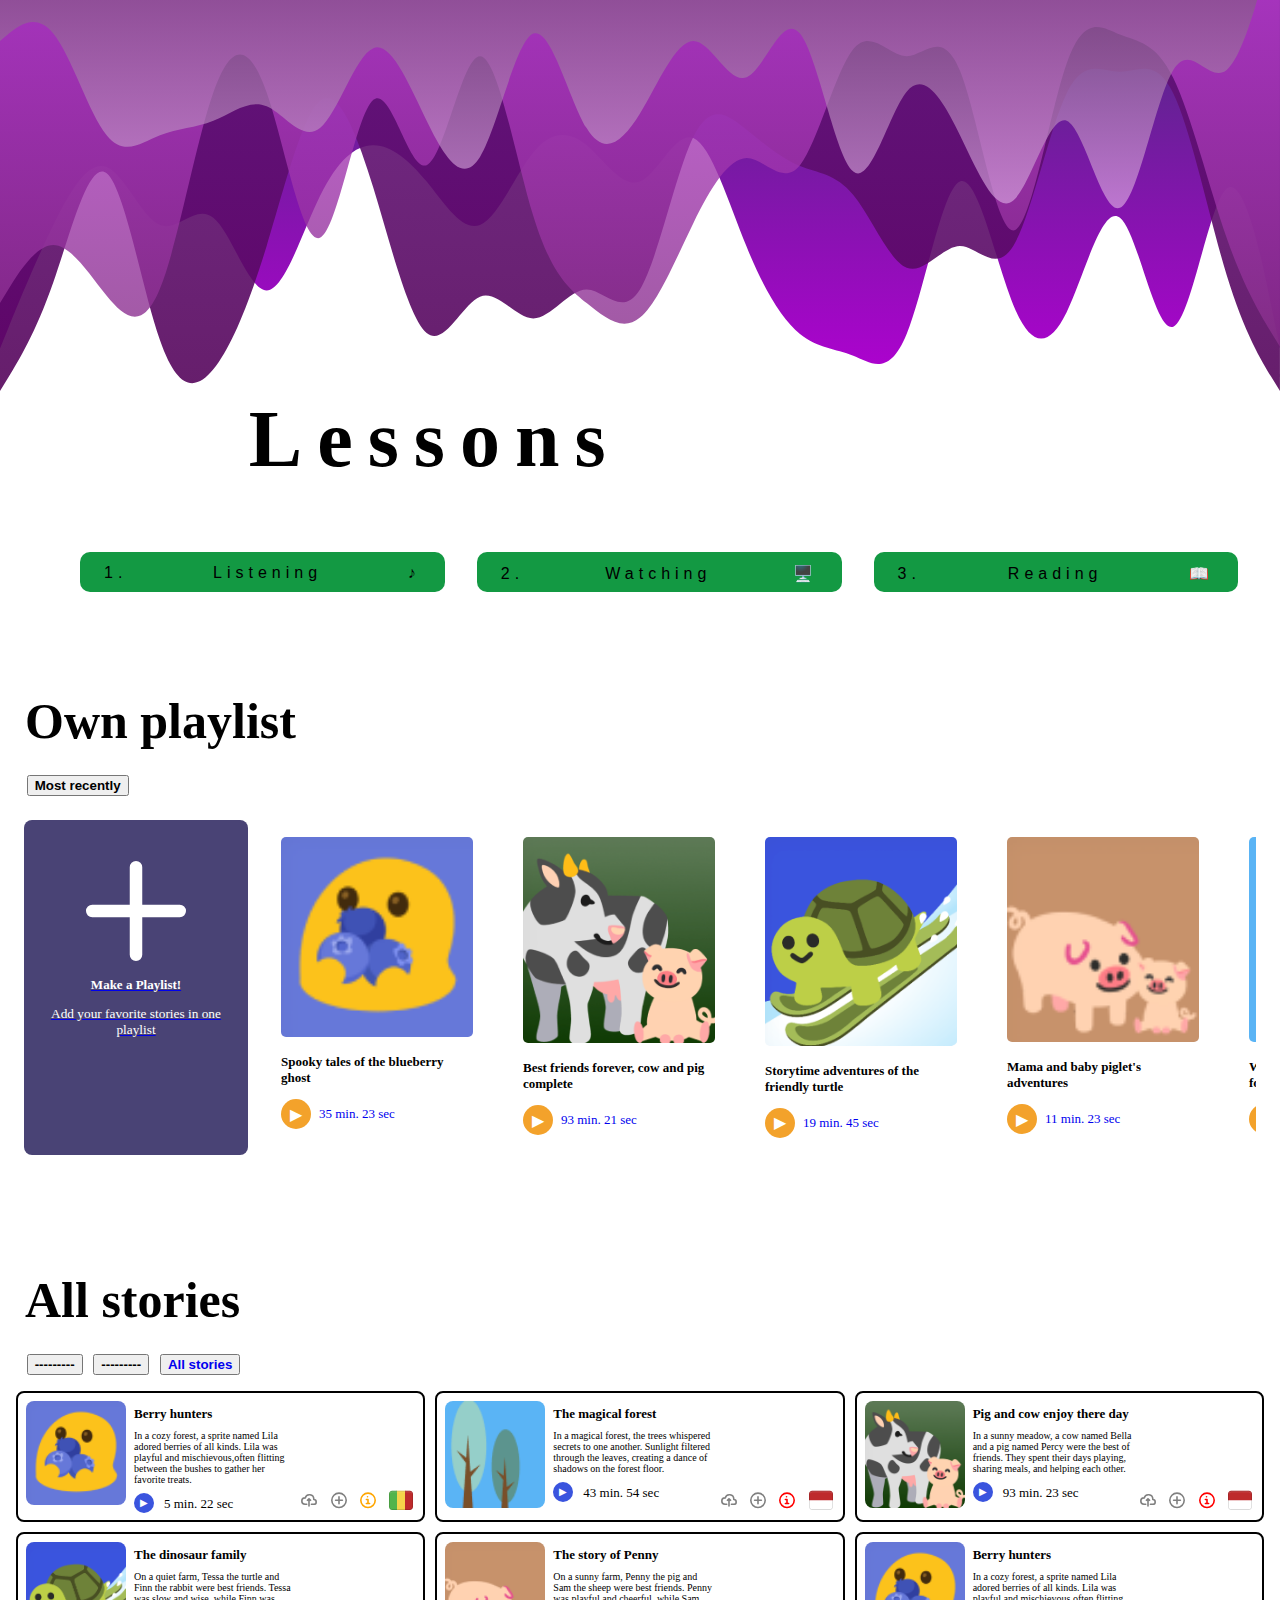
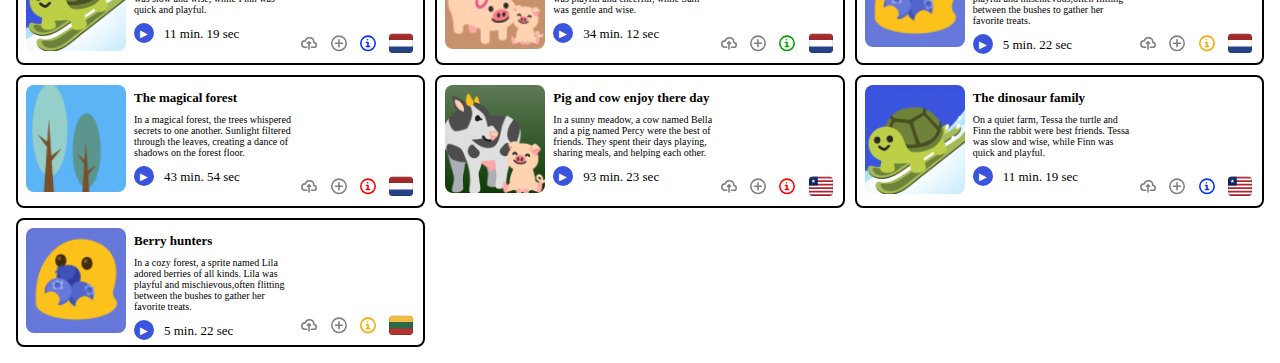
==== commit 656e295f: "changed minor styling #1" ====
--- a/index.html
+++ b/index.html
@@ -11,19 +11,6 @@
 </head>
 
 <body>
-
-        <section class="return-arrow">
-            <h3 hidden>Return to Playlist</h3>
-            <a href="../index.html" aria-label="Return to the homepage">
-                <svg class="w-[30px] h-[30px] text-gray-800 dark:text-white" aria-hidden="true"
-                    xmlns="http://www.w3.org/2000/svg" width="50" height="50" fill="currentColor" viewBox="0 0 24 24">
-                    <path fill-rule="evenodd"
-                        d="M13.729 5.575c1.304-1.074 3.27-.146 3.27 1.544v9.762c0 1.69-1.966 2.618-3.27 1.544l-5.927-4.881a2 2 0 0 1 0-3.088l5.927-4.88Z"
-                        clip-rule="evenodd" />
-                </svg>
-            </a>
-        </section>
-
     <svg id="wave" style="transform:rotate(180deg); transition: 0.3s" viewBox="0 0 1440 490" version="1.1"
         xmlns="http://www.w3.org/2000/svg">
         <defs>
@@ -407,7 +394,7 @@
                 <!-- afbeelding -->
 
                 <figure class="card-left">
-                    <img src="../assets/coverart-4.png" alt="Berry hunters cover art" class="card-image">
+                    <img src="./assets/coverart-4.png" alt="Berry hunters cover art" class="card-image">
                 </figure>
 
                 <!-- main content -->
@@ -485,7 +472,7 @@
                 <!-- afbeelding -->
 
                 <figure class="card-left">
-                    <img src="../assets/coverart-5.png" alt="The magical forest cover art" class="card-image">
+                    <img src="./assets/coverart-5.png" alt="The magical forest cover art" class="card-image">
                 </figure>
 
                 <!-- main content -->
@@ -562,7 +549,7 @@
                 <!-- afbeelding -->
 
                 <figure class="card-left">
-                    <img src="../assets/coverart-1.png" alt="pig and cow enjoy there day cover art" class="card-image">
+                    <img src="./assets/coverart-1.png" alt="pig and cow enjoy there day cover art" class="card-image">
                 </figure>
 
                 <!-- main content -->
@@ -640,7 +627,7 @@
                 <!-- afbeelding -->
 
                 <figure class="card-left">
-                    <img src="../assets/coverart-2.png" alt="The dinosaur family cover art" class="card-image">
+                    <img src="./assets/coverart-2.png" alt="The dinosaur family cover art" class="card-image">
                 </figure>
 
                 <!-- main content -->
@@ -718,7 +705,7 @@
                 <!-- afbeelding -->
 
                 <figure class="card-left">
-                    <img src="../assets/coverart-3.png" alt="The story of Penny cover art" class="card-image">
+                    <img src="./assets/coverart-3.png" alt="The story of Penny cover art" class="card-image">
                 </figure>
 
                 <!-- main content -->
@@ -797,7 +784,7 @@
                 <!-- afbeelding -->
 
                 <figure class="card-left">
-                    <img src="../assets/coverart-4.png" alt="Berry hunters cover art" class="card-image">
+                    <img src="./assets/coverart-4.png" alt="Berry hunters cover art" class="card-image">
                 </figure>
 
                 <!-- main content -->
@@ -875,7 +862,7 @@
                 <!-- afbeelding -->
 
                 <figure class="card-left">
-                    <img src="../assets/coverart-5.png" alt="The magical forest cover art" class="card-image">
+                    <img src="./assets/coverart-5.png" alt="The magical forest cover art" class="card-image">
                 </figure>
 
                 <!-- main content -->
@@ -951,7 +938,7 @@
                 <!-- afbeelding -->
 
                 <figure class="card-left">
-                    <img src="../assets/coverart-1.png" alt="pig and cow enjoy there day cover art" class="card-image">
+                    <img src="./assets/coverart-1.png" alt="pig and cow enjoy there day cover art" class="card-image">
                 </figure>
 
                 <!-- main content -->
@@ -1041,7 +1028,7 @@
                 <!-- afbeelding -->
 
                 <figure class="card-left">
-                    <img src="../assets/coverart-2.png" alt="The dinosaur family cover art" class="card-image">
+                    <img src="./assets/coverart-2.png" alt="The dinosaur family cover art" class="card-image">
                 </figure>
 
                 <!-- main content -->
@@ -1130,7 +1117,7 @@
                 <!-- afbeelding -->
 
                 <figure class="card-left">
-                    <img src="../assets/coverart-4.png" alt="Berry hunters cover art" class="card-image">
+                    <img src="./assets/coverart-4.png" alt="Berry hunters cover art" class="card-image">
                 </figure>
 
                 <!-- main content -->
--- a/css/lessons.css
+++ b/css/lessons.css
@@ -14,7 +14,7 @@
   margin: 0 2em;
 }
 
-.return-arrow a {
+/* .return-arrow a {
   position: absolute;
   z-index: 9999;
   margin: 1em;
@@ -27,7 +27,7 @@
 
 .return-arrow a:hover {
   color: white;
-}
+} */
 
 .page-title {
   grid-column: 1 / 3;
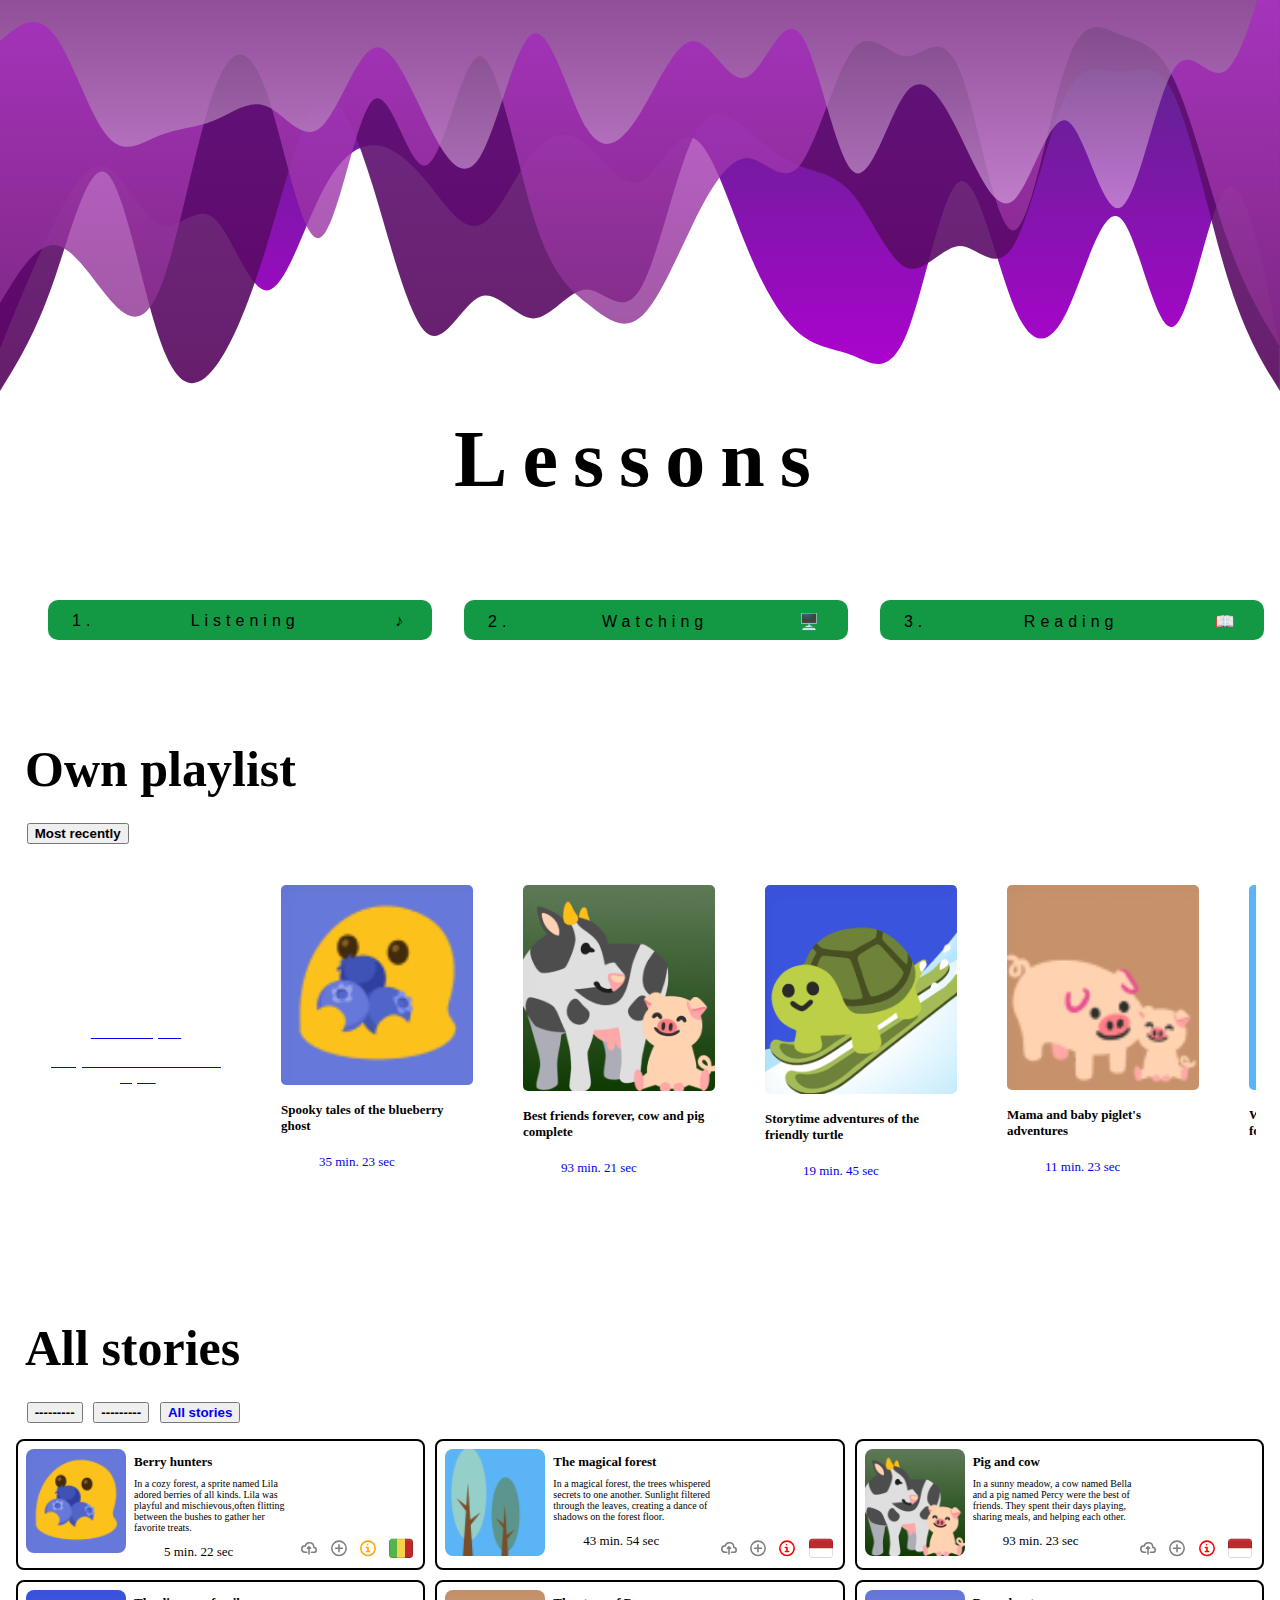
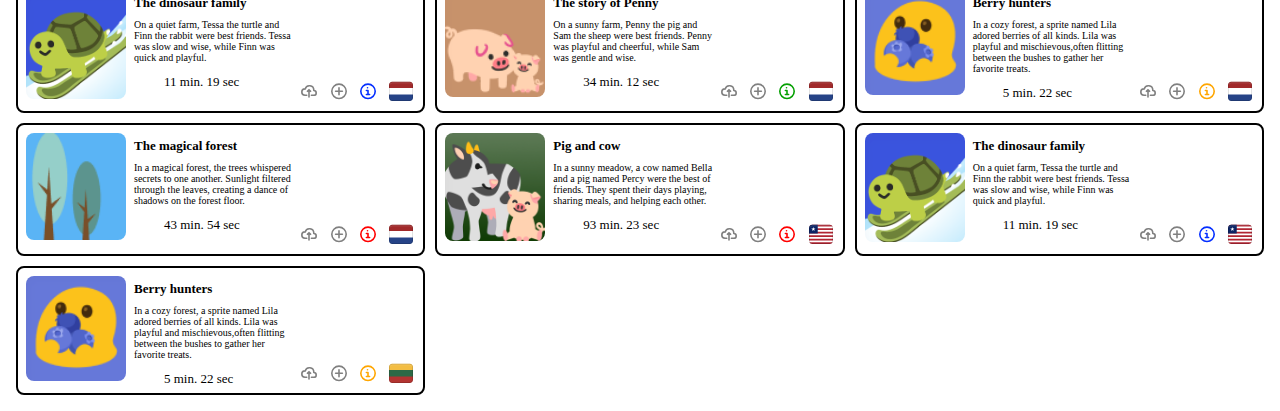
==== commit b7d12796: "." ====
--- a/index.html
+++ b/index.html
@@ -555,7 +555,7 @@
                 <!-- main content -->
 
                 <div class="card-details">
-                    <h3 class="card-title-3">Pig and cow enjoy there day</h3>
+                    <h3 class="card-title-3">Pig and cow</h3>
                     <p class="card-description">
                         In a sunny meadow, a cow named Bella and a pig named Percy were the best of friends. They spent
                         their days playing, sharing meals, and helping each other.
@@ -944,7 +944,7 @@
                 <!-- main content -->
 
                 <div class="card-details">
-                    <h3 class="card-title-3">Pig and cow enjoy there day</h3>
+                    <h3 class="card-title-3">Pig and cow</h3>
                     <p class="card-description">
                         In a sunny meadow, a cow named Bella and a pig named Percy were the best of friends. They spent
                         their days playing, sharing meals, and helping each other.
--- a/css/lessons.css
+++ b/css/lessons.css
@@ -7,11 +7,9 @@
 header {
   display: grid;
   grid-template-columns: 1fr 1fr 1fr;
-  grid-template-rows: 40px 40px 40px;
+  grid-template-rows:  5em 5em;
   justify-content: center;
   align-items: center;
-  gap: 1em;
-  margin: 0 2em;
 }
 
 /* .return-arrow a {
@@ -30,7 +28,7 @@
 } */
 
 .page-title {
-  grid-column: 1 / 3;
+  grid-column: 2 / 3;
   grid-row: 1;
   margin-top: 2.5em;
   margin-bottom: 3em;
@@ -41,6 +39,7 @@
   font-weight: bolder;
   letter-spacing: 18px;
   text-align: center;
+  justify-content: center;
 }
 
 .header-buttons {
@@ -69,10 +68,10 @@
 }
 
 .header-button:hover {
-  background-color: #494375;
-}
-
-@media (max-width: 576px) {
+  background-color: var(--background-gradient-all-buttons);
+}
+
+@media (max-width: 700px) {
   header {
     grid-template-columns: 1fr;
     grid-template-rows: auto auto;
@@ -82,8 +81,10 @@
 
   .page-title {
     grid-column: 1 / 2;
-    font-size: 50px;
+    font-size: 5em;
     letter-spacing: 5px;
+    padding: 0;
+    margin: 0;
   }
 
   .header-buttons {
@@ -209,7 +210,7 @@
 }
 
 .play-icon {
-  background-color: #f3a22b;
+  background-color: var(--background-color-button);
   border-radius: 50%;
   height: 30px;
   width: 30px;
@@ -265,7 +266,7 @@
     .title-make-playlist-card,
     .make-playlist-card-paragraph
   ) {
-  background-color: #494375;
+  background-color: var(--background-color-button);
 }
 
 @media (max-width: 576px) {
@@ -344,7 +345,7 @@
 }
 
 .play-icon-all-stories {
-  background-color: #3a54de;
+  background-color: var(--background-color-button);
   border-radius: 50%;
   height: 20px;
   width: 20px;
@@ -355,7 +356,7 @@
   font-size: x-small;
 
   &:hover {
-    background-color: #f3a22b;
+    background-color: #3a54de;
   }
 }
 
@@ -443,19 +444,24 @@
   border: 2px solid black;
   padding: 1em;
 
+
 }
 
 
 /* buttons onder titles allstories en own playlost */
+
 /* scroll knop */
-
 #scroll-button {
   color: var(--lessons-title-color);
   font-weight: bolder;
   margin-left: 2em;
-  
-}
-
+
+@media (max-width: 600px) {
+  margin-bottom: 1em;  
+}
+}
+
+/* filter knoppen */
 .filter-button-1 {
   color: var(--lessons-title-color);
   font-weight: bolder;
